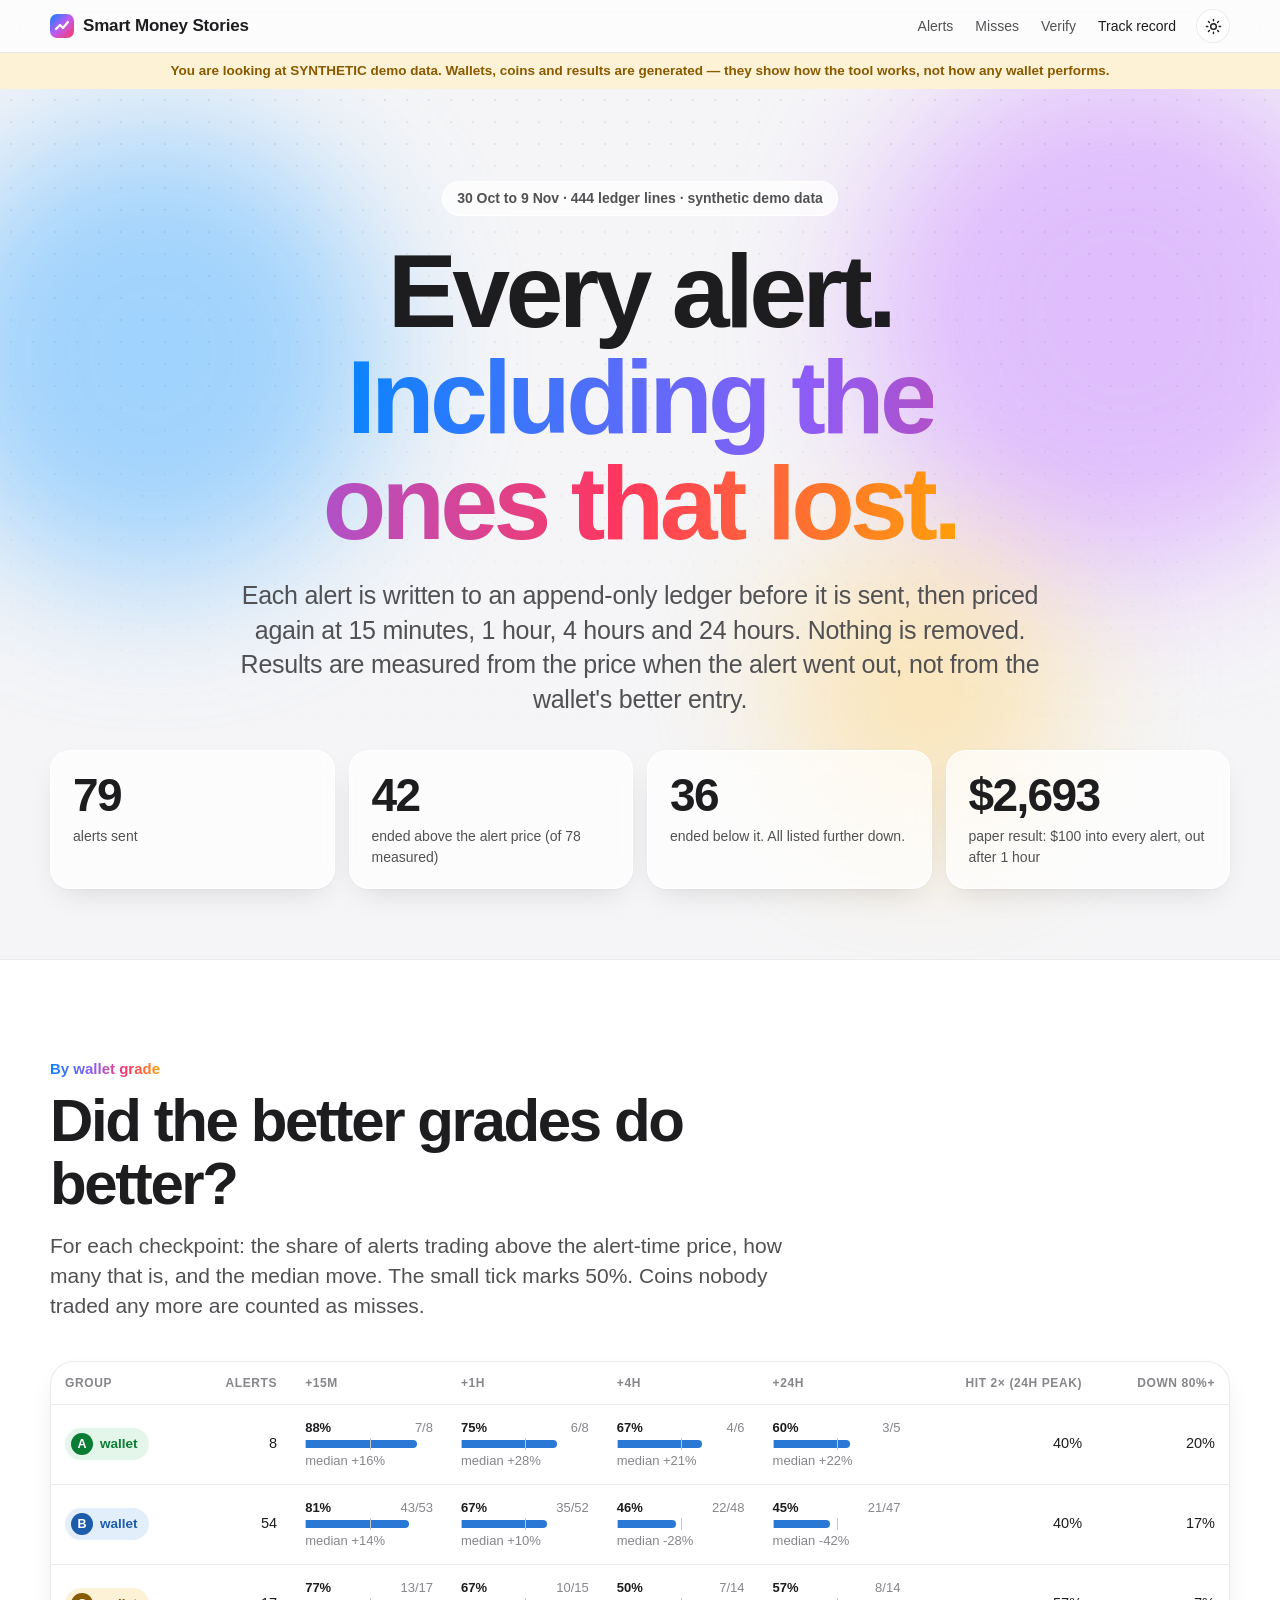
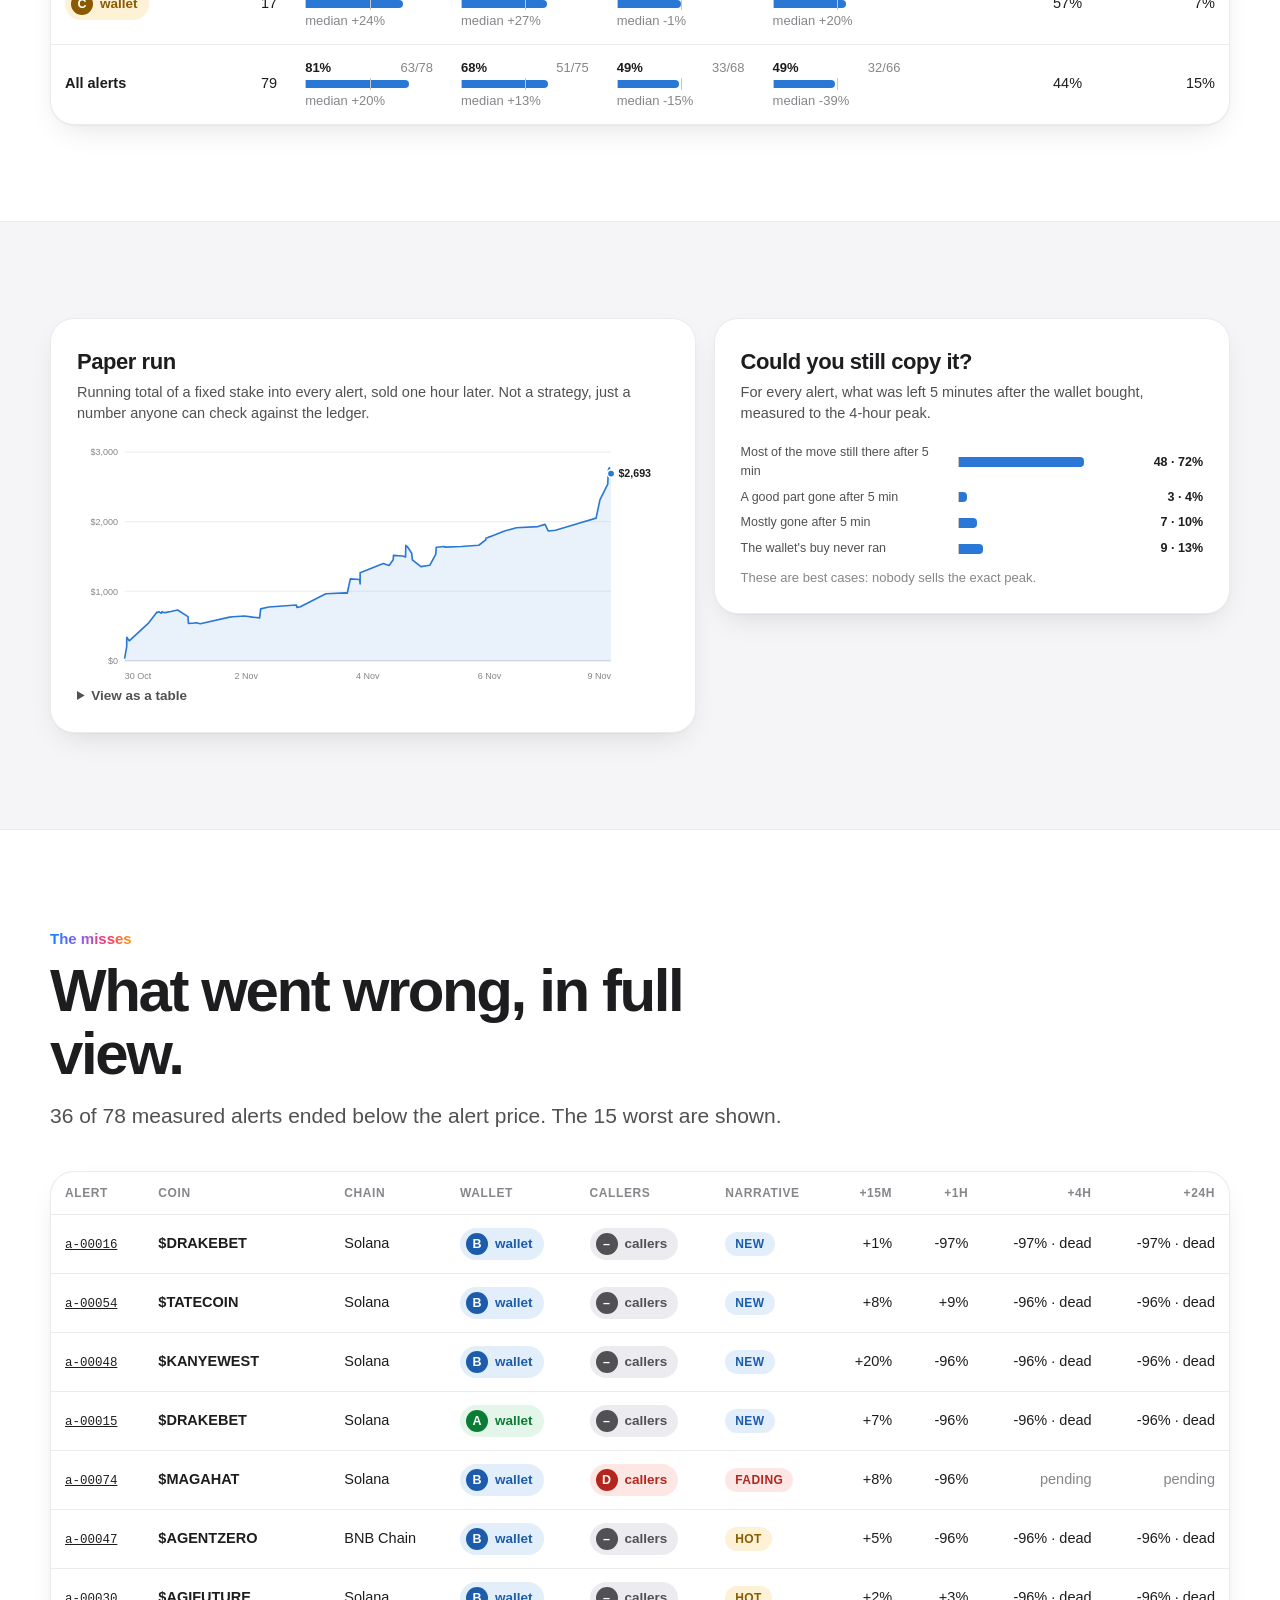
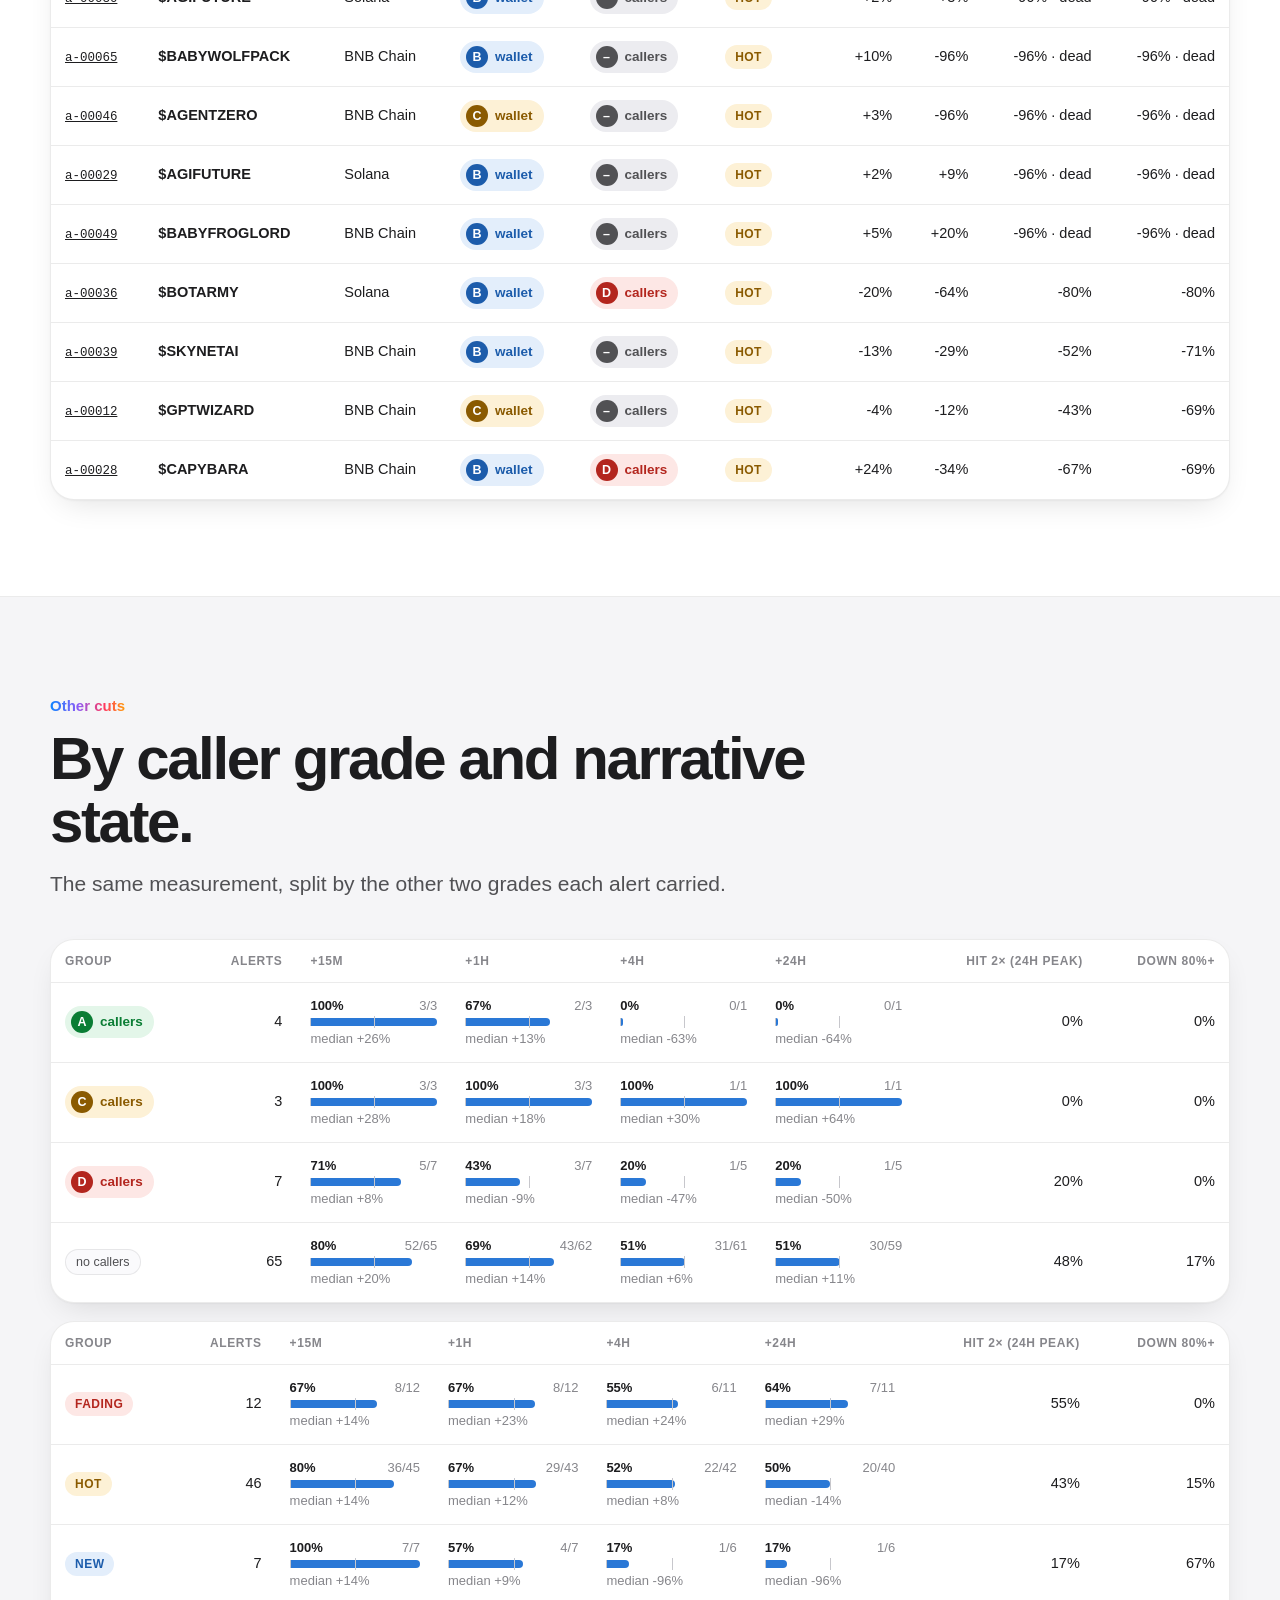
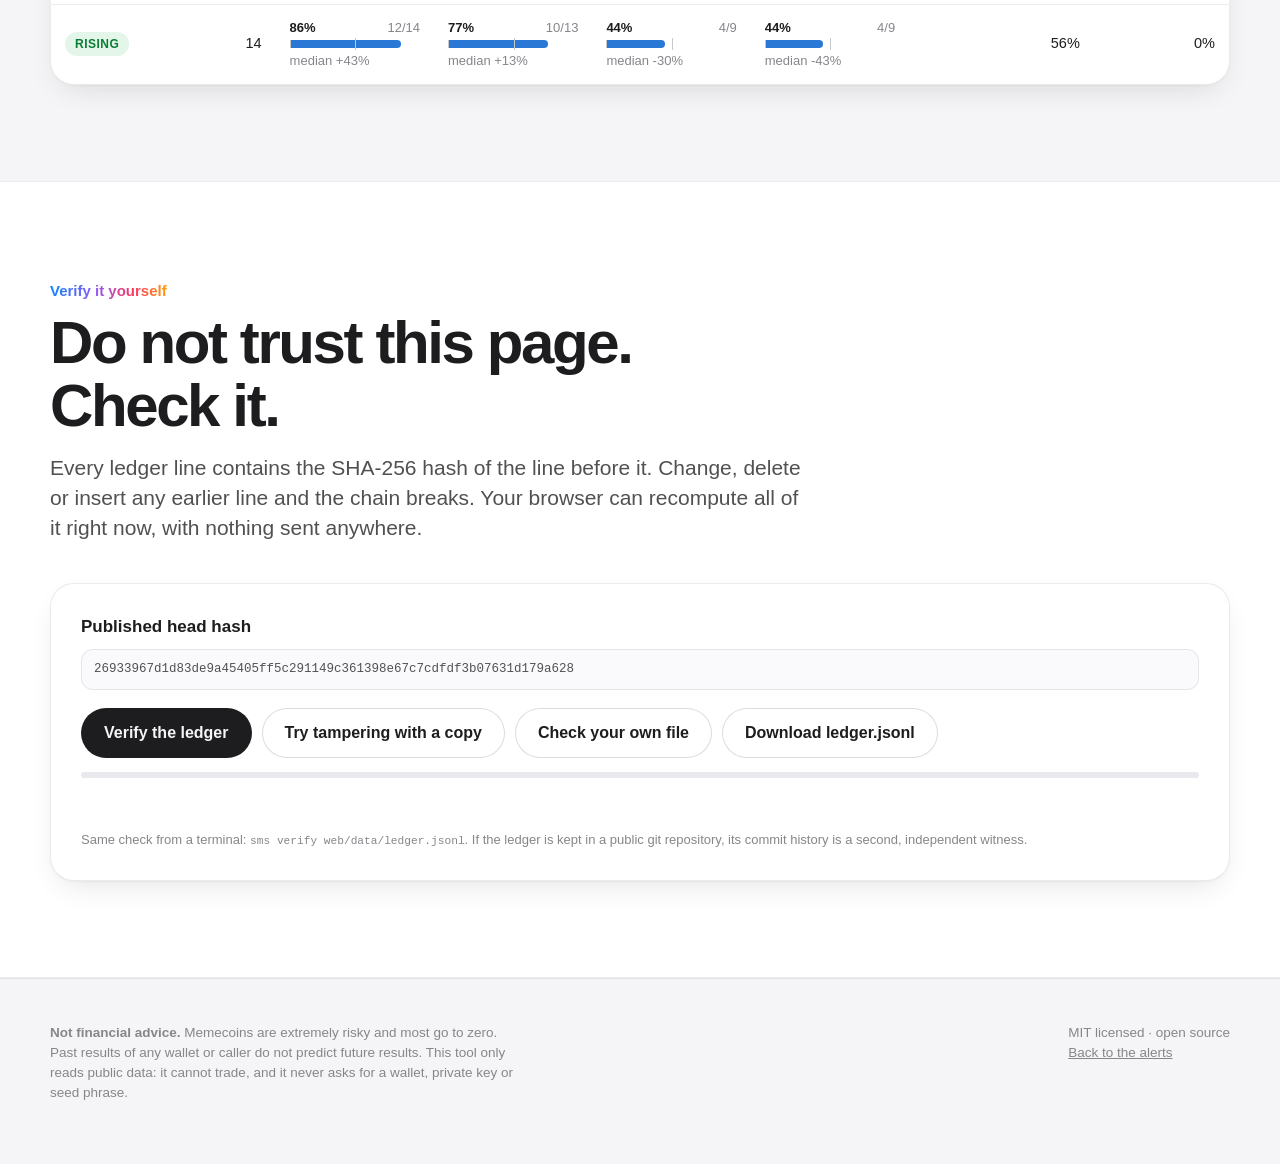
==== web/record.html @ 027d4cef "Add Smart Money Stories: free, read-only memecoin alerts with a public record A plain-English alert " ====
<!doctype html>
<html lang="en">
<head>
<meta charset="utf-8">
<meta name="viewport" content="width=device-width, initial-scale=1">
<title>Track record — Smart Money Stories</title>
<meta name="description" content="Every alert Smart Money Stories has sent, priced again at 15 minutes, 1 hour, 4 hours and 24 hours, with misses included and a hash chain you can verify in your browser.">
<link rel="icon" href="assets/favicon.svg" type="image/svg+xml">
<script>
  try {
    var t = localStorage.getItem("sms-theme");
    document.documentElement.dataset.theme = t || (matchMedia("(prefers-color-scheme: dark)").matches ? "dark" : "light");
  } catch (e) { document.documentElement.dataset.theme = "light"; }
</script>
<link rel="stylesheet" href="assets/style.css">
</head>
<body>

<div class="nav">
  <div class="wrap">
    <a class="brand" href="index.html" aria-label="Smart Money Stories, home">
      <svg viewBox="0 0 24 24" aria-hidden="true"><defs><linearGradient id="lg" x1="0" x2="1" y1="0" y2="1"><stop offset="0" stop-color="#0a84ff"/><stop offset=".5" stop-color="#bf5af2"/><stop offset="1" stop-color="#ff375f"/></linearGradient></defs><rect width="24" height="24" rx="7" fill="url(#lg)"/><path d="M6 15l4-4 3 3 5-6" fill="none" stroke="#fff" stroke-width="2.2" stroke-linecap="round" stroke-linejoin="round"/></svg>
      Smart Money Stories
    </a>
    <nav aria-label="Sections">
      <a href="index.html#live">Alerts</a>
      <a href="#misses-sec" class="hide-s">Misses</a>
      <a href="#verify" class="hide-s">Verify</a>
      <a href="record.html" aria-current="page" class="hide-s">Track record</a>
    </nav>
    <button class="icon-btn" id="theme" type="button" aria-label="Switch between light and dark">
      <svg class="sun" viewBox="0 0 24 24" fill="none" stroke="currentColor" stroke-width="2" stroke-linecap="round"><circle cx="12" cy="12" r="4"/><path d="M12 2v2M12 20v2M2 12h2M20 12h2M4.900 4.900l1.400 1.400M17.700 17.700l1.400 1.400M4.900 19.100l1.400-1.400M17.700 6.300l1.400-1.400"/></svg>
      <svg class="moon" viewBox="0 0 24 24" fill="none" stroke="currentColor" stroke-width="2" stroke-linecap="round" stroke-linejoin="round"><path d="M20 14.500A8 8 0 0 1 9.500 4a8 8 0 1 0 10.500 10.500z"/></svg>
    </button>
  </div>
</div>

<main>
<header class="hero" style="padding-bottom:70px">
  <div class="blobs" aria-hidden="true">
    <div class="blob b1" data-parallax="0.16"></div><div class="blob b2" data-parallax="0.09"></div><div class="blob b4" data-parallax="0.20"></div>
  </div>
  <div class="dots" aria-hidden="true"></div>
  <div class="wrap">
    <span class="eyebrow"><span id="range">Public track record</span></span>
    <h1 style="max-width:14ch">Every alert. <span class="grad">Including the ones that lost.</span></h1>
    <p class="sub">Each alert is written to an append-only ledger before it is sent, then priced again at 15 minutes, 1 hour, 4 hours and 24 hours. Nothing is removed. Results are measured from the price when the alert went out, not from the wallet's better entry.</p>
    <div class="stats" id="stats"></div>
  </div>
</header>

<section class="band">
  <div class="wrap">
    <div class="sec-head reveal">
      <span class="kicker">By wallet grade</span>
      <h2>Did the better grades do better?</h2>
      <p>For each checkpoint: the share of alerts trading above the alert-time price, how many that is, and the median move. The small tick marks 50%. Coins nobody traded any more are counted as misses.</p>
    </div>
    <div class="card table-wrap reveal" id="by-grade"></div>
  </div>
</section>

<section>
  <div class="wrap grid-2">
    <div class="card panel reveal">
      <h3>Paper run</h3>
      <p class="cap">Running total of a fixed stake into every alert, sold one hour later. Not a strategy, just a number anyone can check against the ledger.</p>
      <div id="curve"></div>
    </div>
    <div class="card panel reveal" style="--i:1">
      <h3>Could you still copy it?</h3>
      <p class="cap">For every alert, what was left 5 minutes after the wallet bought, measured to the 4-hour peak.</p>
      <div id="copy" style="margin-top:18px"></div>
      <p class="legend-note">These are best cases: nobody sells the exact peak.</p>
    </div>
  </div>
</section>

<section id="misses-sec" class="band">
  <div class="wrap">
    <div class="sec-head reveal">
      <span class="kicker">The misses</span>
      <h2>What went wrong, in full view.</h2>
      <p id="miss-count">Alerts that ended below the alert price, worst first.</p>
    </div>
    <div class="card table-wrap reveal" id="misses"></div>
  </div>
</section>

<section>
  <div class="wrap">
    <div class="sec-head reveal">
      <span class="kicker">Other cuts</span>
      <h2>By caller grade and narrative state.</h2>
      <p>The same measurement, split by the other two grades each alert carried.</p>
    </div>
    <div class="card table-wrap reveal" id="by-caller"></div>
    <div class="card table-wrap reveal" id="by-state" style="margin-top:18px"></div>
  </div>
</section>

<section id="verify" class="band">
  <div class="wrap">
    <div class="sec-head reveal">
      <span class="kicker">Verify it yourself</span>
      <h2>Do not trust this page. Check it.</h2>
      <p>Every ledger line contains the SHA-256 hash of the line before it. Change, delete or insert any earlier line and the chain breaks. Your browser can recompute all of it right now, with nothing sent anywhere.</p>
    </div>
    <div class="card verify reveal">
      <b>Published head hash</b>
      <div class="head" id="v-head">—</div>
      <div class="acts">
        <button class="btn primary" id="v-run" type="button">Verify the ledger</button>
        <button class="btn ghost" id="v-tamper" type="button">Try tampering with a copy</button>
        <label class="btn ghost" style="cursor:pointer">Check your own file<input id="v-file" type="file" accept=".jsonl,.txt,application/json" class="sr"></label>
        <a class="btn ghost" href="data/ledger.jsonl" download>Download ledger.jsonl</a>
      </div>
      <div class="progress" aria-hidden="true"><i id="v-bar"></i></div>
      <div class="result" id="v-result" role="status" aria-live="polite"></div>
      <div class="ledger-lines" id="v-lines" hidden></div>
      <p class="legend-note">Same check from a terminal: <span class="mono">sms verify web/data/ledger.jsonl</span>. If the ledger is kept in a public git repository, its commit history is a second, independent witness.</p>
    </div>
  </div>
</section>
</main>

<footer class="site">
  <div class="wrap cols">
    <p><b>Not financial advice.</b> Memecoins are extremely risky and most go to zero. Past results of any wallet or caller do not predict future results. This tool only reads public data: it cannot trade, and it never asks for a wallet, private key or seed phrase.</p>
    <p>MIT licensed · open source<br><a href="index.html">Back to the alerts</a></p>
  </div>
</footer>

<script type="module" src="assets/record.js"></script>
</body>
</html>
---- web/assets/style.css ----
/* Smart Money Stories — one stylesheet, no build step.
   Tokens first; dark mode is a second, chosen set of values (not an inverted copy). */

:root {
  color-scheme: light;
  --bg: #f5f5f7;
  --surface: #ffffff;
  --surface-2: #fafafc;
  --ink: #1d1d1f;
  --ink-2: #515154;
  --ink-3: #86868b;
  --line: rgba(0, 0, 0, .08);
  --line-2: rgba(0, 0, 0, .14);
  --glass: rgba(255, 255, 255, .72);
  --glass-line: rgba(255, 255, 255, .9);
  --shadow: 0 1px 2px rgba(0, 0, 0, .04), 0 12px 32px -12px rgba(0, 0, 0, .14);
  --shadow-lift: 0 2px 4px rgba(0, 0, 0, .05), 0 28px 56px -18px rgba(0, 0, 0, .24);

  /* charts: one series hue, validated ≥3:1 on --surface in both modes */
  --series: #2a78d6;
  --series-wash: rgba(42, 120, 214, .10);
  --grid: #e8e8ed;
  --ref: #c7c7cc;

  /* grade badges: always shown with their letter, never colour alone */
  --ga: #0a7d34; --ga-bg: #e3f6e9;
  --gb: #1c5cab; --gb-bg: #e3eefb;
  --gc: #8a5a00; --gc-bg: #fdf1d6;
  --gd: #b3261e; --gd-bg: #fde7e5;
  --gn: #515154; --gn-bg: #ececf0;

  --blob-1: #7cc4ff; --blob-2: #d7a6ff; --blob-3: #ffb3c7; --blob-4: #ffd98a;
  --grad: linear-gradient(92deg, #0a84ff 0%, #8e5cf6 38%, #ff375f 72%, #ff9f0a 100%);
  --dot: rgba(0, 0, 0, .07);
  --radius: 24px;
  --font: -apple-system, BlinkMacSystemFont, "SF Pro Display", "SF Pro Text", Inter, "Segoe UI", Roboto,
          "PingFang SC", "Hiragino Sans GB", "Microsoft YaHei", "Noto Sans SC", "Helvetica Neue", Arial, sans-serif;
  --mono: ui-monospace, "SF Mono", Menlo, Consolas, monospace;
}

:root[data-theme="dark"] {
  color-scheme: dark;
  --bg: #000000;
  --surface: #1c1c1e;
  --surface-2: #232326;
  --ink: #f5f5f7;
  --ink-2: #c7c7cc;
  --ink-3: #8e8e93;
  --line: rgba(255, 255, 255, .10);
  --line-2: rgba(255, 255, 255, .18);
  --glass: rgba(28, 28, 30, .66);
  --glass-line: rgba(255, 255, 255, .10);
  --shadow: 0 1px 2px rgba(0, 0, 0, .4), 0 12px 32px -12px rgba(0, 0, 0, .7);
  --shadow-lift: 0 2px 4px rgba(0, 0, 0, .5), 0 28px 56px -18px rgba(0, 0, 0, .9);
  --series: #3987e5;
  --series-wash: rgba(57, 135, 229, .14);
  --grid: #2c2c2e;
  --ref: #48484a;
  --ga: #5fd98a; --ga-bg: rgba(48, 209, 88, .16);
  --gb: #7db8ff; --gb-bg: rgba(10, 132, 255, .18);
  --gc: #ffd166; --gc-bg: rgba(255, 159, 10, .18);
  --gd: #ff8a80; --gd-bg: rgba(255, 69, 58, .18);
  --gn: #c7c7cc; --gn-bg: rgba(255, 255, 255, .10);
  --blob-1: #0a4a8f; --blob-2: #5b2a9c; --blob-3: #8f1f47; --blob-4: #7a4a00;
  --dot: rgba(255, 255, 255, .08);
}

* { box-sizing: border-box; }
html { scroll-behavior: smooth; -webkit-text-size-adjust: 100%; }
body {
  margin: 0; background: var(--bg); color: var(--ink); font-family: var(--font);
  font-size: 17px; line-height: 1.5; -webkit-font-smoothing: antialiased; overflow-x: hidden;
}
a { color: inherit; }
button { font: inherit; color: inherit; }
h1, h2, h3, p { margin: 0; }
.wrap { width: min(1180px, 100% - 32px); margin-inline: auto; }
.num { font-variant-numeric: tabular-nums; }
.mono { font-family: var(--mono); font-size: .86em; }
.muted { color: var(--ink-3); }
.sr { position: absolute; width: 1px; height: 1px; overflow: hidden; clip-path: inset(50%); }
:focus-visible { outline: 2px solid var(--series); outline-offset: 3px; border-radius: 8px; }

/* ------------------------------------------------------------------ nav */
.nav {
  position: sticky; top: 0; z-index: 50; backdrop-filter: saturate(180%) blur(20px);
  -webkit-backdrop-filter: saturate(180%) blur(20px); background: var(--glass); border-bottom: 1px solid var(--line);
}
.nav .wrap { display: flex; align-items: center; gap: 20px; height: 52px; }
.brand { display: flex; align-items: center; gap: 9px; font-weight: 650; letter-spacing: -.01em; text-decoration: none; white-space: nowrap; }
.brand svg { width: 24px; height: 24px; }
.nav nav { display: flex; gap: 22px; margin-left: auto; font-size: 14px; }
.nav nav a { text-decoration: none; color: var(--ink-2); white-space: nowrap; }
.nav nav a:hover, .nav nav a[aria-current] { color: var(--ink); }
.icon-btn {
  width: 34px; height: 34px; border-radius: 50%; border: 1px solid var(--line); background: var(--surface);
  display: grid; place-items: center; cursor: pointer; flex: none;
}
.icon-btn svg { width: 17px; height: 17px; }
:root[data-theme="dark"] .sun, :root:not([data-theme="dark"]) .moon { display: none; }

.demo-bar {
  background: var(--gc-bg); color: var(--gc); font-size: 13.5px; text-align: center; padding: 8px 16px; font-weight: 550;
}

/* ----------------------------------------------------------------- hero */
.hero { position: relative; padding: 92px 0 36px; text-align: center; isolation: isolate; }
.blobs { position: absolute; inset: 0; z-index: -1; overflow: hidden; pointer-events: none; }
.blob { position: absolute; border-radius: 50%; filter: blur(70px); opacity: .7; will-change: transform; }
.blob.b1 { width: 460px; height: 460px; left: -6%; top: 4%; background: var(--blob-1); }
.blob.b2 { width: 520px; height: 520px; right: -8%; top: -4%; background: var(--blob-2); }
.blob.b3 { width: 380px; height: 380px; left: 30%; top: 46%; background: var(--blob-3); }
.blob.b4 { width: 300px; height: 300px; right: 16%; top: 52%; background: var(--blob-4); opacity: .55; }
.dots {
  position: absolute; inset: 0; z-index: -1; pointer-events: none;
  background-image: radial-gradient(var(--dot) 1.2px, transparent 1.2px); background-size: 22px 22px;
  -webkit-mask-image: linear-gradient(#000, transparent 85%); mask-image: linear-gradient(#000, transparent 85%);
}
.eyebrow {
  display: inline-flex; align-items: center; gap: 8px; font-size: 14px; font-weight: 600; color: var(--ink-2);
  padding: 6px 14px; border-radius: 99px; background: var(--glass); border: 1px solid var(--glass-line);
  backdrop-filter: blur(12px); -webkit-backdrop-filter: blur(12px);
}
.pulse { width: 8px; height: 8px; border-radius: 50%; background: #30d158; box-shadow: 0 0 0 0 rgba(48, 209, 88, .6); animation: pulse 2s infinite; }
@keyframes pulse { 70% { box-shadow: 0 0 0 9px rgba(48, 209, 88, 0); } 100% { box-shadow: 0 0 0 0 rgba(48, 209, 88, 0); } }
.hero h1 {
  font-size: clamp(44px, 8.4vw, 104px); line-height: 1.02; letter-spacing: -.045em; font-weight: 750; margin: 22px auto 0; max-width: 12ch;
}
.grad { background: var(--grad); -webkit-background-clip: text; background-clip: text; color: transparent; }
.hero .sub { font-size: clamp(18px, 2.3vw, 25px); color: var(--ink-2); max-width: 34em; margin: 22px auto 0; letter-spacing: -.01em; line-height: 1.38; }
.cta { display: flex; gap: 12px; justify-content: center; flex-wrap: wrap; margin-top: 30px; }
.btn {
  display: inline-flex; align-items: center; gap: 8px; padding: 12px 22px; border-radius: 99px; font-weight: 600; font-size: 16px;
  text-decoration: none; border: 1px solid transparent; cursor: pointer; transition: transform .2s, box-shadow .2s;
}
.btn:hover { transform: translateY(-1px); }
.btn.primary { background: var(--ink); color: var(--bg); }
.btn.ghost { background: var(--glass); border-color: var(--line-2); backdrop-filter: blur(12px); -webkit-backdrop-filter: blur(12px); }
.doodle-float { position: absolute; width: 92px; height: 92px; z-index: -1; will-change: transform; }
.doodle-float.f1 { left: 6%; top: 150px; transform: rotate(-12deg); }
.doodle-float.f2 { right: 7%; top: 120px; transform: rotate(10deg); }
.doodle-float.f3 { left: 13%; top: 430px; transform: rotate(8deg); }
.doodle-float.f4 { right: 12%; top: 420px; transform: rotate(-8deg); }

/* --------------------------------------------------------------- ticker */
.ticker { margin-top: 54px; border-block: 1px solid var(--line); background: var(--glass); backdrop-filter: blur(14px); -webkit-backdrop-filter: blur(14px); overflow: hidden; }
.ticker-track { display: flex; width: max-content; animation: marquee 60s linear infinite; }
.ticker:hover .ticker-track, .ticker:focus-within .ticker-track { animation-play-state: paused; }
.ticker-item { display: flex; align-items: center; gap: 10px; padding: 13px 26px; font-size: 14.5px; white-space: nowrap; color: var(--ink-2); text-decoration: none; }
.ticker-item b { color: var(--ink); font-weight: 600; }
@keyframes marquee { to { transform: translateX(-50%); } }

/* ---------------------------------------------------------------- stats */
.stats { display: grid; grid-template-columns: repeat(4, 1fr); gap: 14px; margin-top: 34px; text-align: left; }
.stat { padding: 20px 22px; border-radius: 20px; background: var(--glass); border: 1px solid var(--glass-line); backdrop-filter: blur(16px); -webkit-backdrop-filter: blur(16px); box-shadow: var(--shadow); }
.stat .v { font-size: clamp(30px, 4vw, 46px); font-weight: 700; letter-spacing: -.035em; line-height: 1.05; }
.stat .k { font-size: 14px; color: var(--ink-2); margin-top: 6px; }

/* ------------------------------------------------------------- sections */
section { padding: 96px 0; position: relative; }
.sec-head { max-width: 760px; margin-bottom: 40px; }
.sec-head .kicker { font-size: 15px; font-weight: 650; background: var(--grad); -webkit-background-clip: text; background-clip: text; color: transparent; display: inline-block; }
.sec-head h2 { font-size: clamp(34px, 5.2vw, 60px); line-height: 1.05; letter-spacing: -.04em; font-weight: 720; margin-top: 8px; }
.sec-head p { font-size: clamp(17px, 2vw, 21px); color: var(--ink-2); margin-top: 16px; line-height: 1.42; }
.band { background: var(--surface); border-block: 1px solid var(--line); }

.card { background: var(--surface); border: 1px solid var(--line); border-radius: var(--radius); box-shadow: var(--shadow); }
.glass { background: var(--glass); border: 1px solid var(--glass-line); backdrop-filter: blur(22px) saturate(160%); -webkit-backdrop-filter: blur(22px) saturate(160%); border-radius: var(--radius); box-shadow: var(--shadow); }

/* scroll reveal */
.reveal { opacity: 0; transform: translateY(26px) scale(.985); transition: opacity .7s cubic-bezier(.2, .7, .2, 1), transform .7s cubic-bezier(.2, .7, .2, 1); transition-delay: calc(var(--i, 0) * 70ms); }
.reveal.in { opacity: 1; transform: none; }

/* --------------------------------------------------------- three grades */
.trio { display: grid; grid-template-columns: repeat(3, 1fr); gap: 18px; }
.trio .card { padding: 28px; overflow: hidden; position: relative; }
.trio h3 { font-size: 24px; letter-spacing: -.025em; margin-top: 16px; }
.trio p { color: var(--ink-2); margin-top: 8px; font-size: 16px; }
.trio .doodle { width: 76px; height: 76px; }
.trio ul { margin: 14px 0 0; padding: 0; list-style: none; display: grid; gap: 6px; font-size: 14.5px; color: var(--ink-2); }
.trio li::before { content: "—"; margin-right: 8px; color: var(--ink-3); }

/* --------------------------------------------------------------- badges */
.badge { display: inline-flex; align-items: center; gap: 7px; padding: 5px 11px 5px 6px; border-radius: 99px; font-size: 13.5px; font-weight: 600; white-space: nowrap; background: var(--gn-bg); color: var(--gn); }
.badge .g { width: 22px; height: 22px; border-radius: 50%; display: grid; place-items: center; font-size: 12.5px; font-weight: 750; background: currentColor; }
.badge .g span { color: var(--surface); }
.badge small { font-weight: 500; opacity: .85; font-size: 12.5px; }
.badge.A { background: var(--ga-bg); color: var(--ga); } .badge.B { background: var(--gb-bg); color: var(--gb); }
.badge.C { background: var(--gc-bg); color: var(--gc); } .badge.D { background: var(--gd-bg); color: var(--gd); }
.pill { display: inline-block; padding: 3px 10px; border-radius: 99px; font-size: 12px; font-weight: 700; letter-spacing: .04em; text-transform: uppercase; background: var(--gn-bg); color: var(--gn); }
.pill.new { background: var(--gb-bg); color: var(--gb); } .pill.rising { background: var(--ga-bg); color: var(--ga); }
.pill.hot { background: var(--gc-bg); color: var(--gc); } .pill.fading { background: var(--gd-bg); color: var(--gd); }
.chip { display: inline-flex; align-items: center; gap: 6px; padding: 3px 10px; border-radius: 99px; font-size: 12.5px; background: var(--surface-2); border: 1px solid var(--line); color: var(--ink-2); white-space: nowrap; }
.warn { color: var(--gc); background: var(--gc-bg); border-radius: 12px; padding: 8px 12px; font-size: 13.5px; font-weight: 550; }
.danger { color: var(--gd); background: var(--gd-bg); border-radius: 12px; padding: 8px 12px; font-size: 13.5px; font-weight: 550; }

/* -------------------------------------------------------------- filters */
.filters { display: flex; gap: 8px; flex-wrap: wrap; margin-bottom: 22px; align-items: center; }
.filters .lab { font-size: 13px; color: var(--ink-3); margin-right: 2px; }
.filters .gap { width: 14px; }
.seg { padding: 7px 14px; border-radius: 99px; border: 1px solid var(--line-2); background: var(--surface); font-size: 14px; cursor: pointer; }
.seg[aria-pressed="true"] { background: var(--ink); color: var(--bg); border-color: var(--ink); }

/* ---------------------------------------------------------- alert cards */
.alerts { display: grid; grid-template-columns: repeat(auto-fill, minmax(min(100%, 360px), 1fr)); gap: 18px; align-items: start; }
.alert { padding: 22px; display: grid; gap: 14px; transition: transform .25s, box-shadow .25s; }
.alert:hover { transform: translateY(-3px); box-shadow: var(--shadow-lift); }
.alert header { display: flex; justify-content: space-between; align-items: flex-start; gap: 10px; }
.alert .sym { font-size: 26px; font-weight: 720; letter-spacing: -.03em; line-height: 1.1; overflow-wrap: anywhere; }
.alert .meta { display: flex; gap: 6px; flex-wrap: wrap; margin-top: 7px; }
.alert time { font-size: 12.5px; color: var(--ink-3); white-space: nowrap; padding-top: 6px; }
.alert .lede { font-size: 15.5px; color: var(--ink-2); }
.alert .lede b { color: var(--ink); font-weight: 600; }
.grades { display: flex; gap: 6px; flex-wrap: wrap; }
.why { margin: 0; padding: 0; list-style: none; display: grid; gap: 5px; font-size: 14.5px; }
.why li { padding-left: 18px; position: relative; color: var(--ink-2); }
.why li::before { content: ""; position: absolute; left: 3px; top: .62em; width: 6px; height: 6px; border-radius: 50%; background: var(--grad); }
.track { font-size: 14px; color: var(--ink-2); }
.box { border: 1px solid var(--line); border-radius: 16px; padding: 14px; background: var(--surface-2); }
.box h4 { margin: 0 0 2px; font-size: 13px; font-weight: 650; letter-spacing: .01em; }
.box .note { font-size: 13px; color: var(--ink-2); margin-top: 6px; }
.box .verdict { font-size: 14px; font-weight: 600; margin-top: 8px; }
.spark { display: block; width: 100%; height: auto; margin-top: 6px; touch-action: none; }
.outcome { display: grid; grid-template-columns: repeat(4, 1fr); gap: 6px; }
.out { border: 1px solid var(--line); border-radius: 12px; padding: 8px 6px; text-align: center; background: var(--surface-2); }
.out .h { font-size: 11.5px; color: var(--ink-3); }
.out .x { font-size: 14px; font-weight: 650; margin-top: 1px; white-space: nowrap; }
.out .x.up::before { content: "▲ "; font-size: .7em; } .out .x.down::before { content: "▼ "; font-size: .7em; }
.out .x.up { color: var(--ga); } .out .x.down { color: var(--gd); } .out .x.wait { color: var(--ink-3); font-weight: 500; }
details.story summary { cursor: pointer; font-size: 13.5px; color: var(--ink-2); font-weight: 550; }
details.story pre { white-space: pre-wrap; font-family: var(--font); font-size: 13.5px; line-height: 1.5; color: var(--ink-2); margin: 10px 0 0; padding: 14px; border-radius: 14px; background: var(--surface-2); border: 1px solid var(--line); overflow-wrap: anywhere; }
.alert footer { display: flex; justify-content: space-between; font-size: 12px; color: var(--ink-3); }
.more { display: flex; justify-content: center; margin-top: 26px; }

/* ------------------------------------------------------ narrative board */
.board { display: grid; grid-template-columns: repeat(auto-fill, minmax(min(100%, 268px), 1fr)); gap: 16px; }
.narr { padding: 22px; display: grid; gap: 12px; position: relative; overflow: hidden; }
.narr .top { display: flex; justify-content: space-between; align-items: flex-start; }
.narr .doodle { width: 68px; height: 68px; }
.narr h3 { font-size: 21px; letter-spacing: -.02em; }
.bars { display: grid; gap: 7px; }
.bar-row { display: grid; grid-template-columns: 70px 1fr 40px; align-items: center; gap: 8px; font-size: 12.5px; color: var(--ink-2); }
.bar-track { height: 10px; border-left: 1px solid var(--ref); }
.bar-fill { height: 10px; border-radius: 0 4px 4px 0; background: var(--series); min-width: 2px; transition: width 1s cubic-bezier(.2, .7, .2, 1); }
.bar-fill.ref { background: var(--ref); }
.bar-row .n { text-align: right; color: var(--ink); font-weight: 600; }
.narr .eg { display: flex; gap: 5px; flex-wrap: wrap; }
.narr .cg { font-size: 12.5px; color: var(--ink-3); }

/* ---------------------------------------------------------- leaderboard */
.table-wrap { overflow-x: auto; -webkit-overflow-scrolling: touch; }
table { border-collapse: collapse; width: 100%; font-size: 14.5px; }
th { text-align: left; font-size: 12px; font-weight: 600; color: var(--ink-3); text-transform: uppercase; letter-spacing: .05em; padding: 12px 14px; border-bottom: 1px solid var(--line); white-space: nowrap; }
td { padding: 13px 14px; border-bottom: 1px solid var(--line); vertical-align: middle; }
tr:last-child td { border-bottom: 0; }
td.r, th.r { text-align: right; }
.who { display: flex; flex-direction: column; min-width: 130px; }
.who b { font-weight: 600; } .who span { font-size: 12.5px; color: var(--ink-3); }
.score { display: grid; grid-template-columns: 34px 90px; align-items: center; gap: 8px; }
.flags { display: flex; gap: 4px; flex-wrap: wrap; }
.flag { font-size: 11.5px; padding: 2px 8px; border-radius: 99px; background: var(--gd-bg); color: var(--gd); font-weight: 600; white-space: nowrap; }
.flag.soft { background: var(--gc-bg); color: var(--gc); }

/* --------------------------------------------------------------- record */
.grid-2 { display: grid; grid-template-columns: 1.25fr 1fr; gap: 18px; align-items: start; }
.panel { padding: 26px; }
.panel h3 { font-size: 22px; letter-spacing: -.02em; }
.panel .cap { color: var(--ink-2); font-size: 14.5px; margin-top: 4px; }
.hit { display: grid; grid-template-columns: 1fr; gap: 3px; min-width: 96px; }
.hit .t { display: flex; justify-content: space-between; gap: 8px; font-size: 13px; }
.hit .t b { font-weight: 650; } .hit .t span { color: var(--ink-3); }
.hit .bar-track { position: relative; height: 8px; }
.hit .bar-fill { height: 8px; }
.hit .half { position: absolute; left: 50%; top: -2px; bottom: -2px; width: 1px; background: var(--ref); }
.chart { width: 100%; height: auto; display: block; margin-top: 14px; touch-action: none; }
.chart text, .spark text { font-family: var(--font); fill: var(--ink-3); font-size: 11px; }
.legend-note { font-size: 13px; color: var(--ink-3); margin-top: 10px; }
.verify { padding: 30px; }
.verify .head { font-family: var(--mono); font-size: 12.5px; overflow-wrap: anywhere; color: var(--ink-2); background: var(--surface-2); border: 1px solid var(--line); padding: 10px 12px; border-radius: 12px; margin-top: 10px; }
.verify .result { margin-top: 16px; font-size: 16px; font-weight: 600; min-height: 26px; }
.verify .result.ok { color: var(--ga); } .verify .result.bad { color: var(--gd); }
.verify .acts { display: flex; gap: 10px; flex-wrap: wrap; margin-top: 18px; }
.progress { height: 6px; background: var(--grid); border-radius: 99px; overflow: hidden; margin-top: 14px; }
.progress i { display: block; height: 100%; width: 0; background: var(--grad); transition: width .15s; }
.ledger-lines { font-family: var(--mono); font-size: 12px; margin-top: 16px; max-height: 260px; overflow: auto; border: 1px solid var(--line); border-radius: 14px; background: var(--surface-2); }
.ledger-lines div { padding: 6px 12px; border-bottom: 1px solid var(--line); white-space: nowrap; display: flex; gap: 14px; }
.ledger-lines div.bad { background: var(--gd-bg); color: var(--gd); }
.ledger-lines .ty { width: 52px; font-weight: 700; }

/* -------------------------------------------------------------- tooltip */
.tip { position: fixed; z-index: 100; pointer-events: none; background: var(--ink); color: var(--bg); padding: 8px 11px; border-radius: 10px; font-size: 12.5px; line-height: 1.35; max-width: 240px; box-shadow: var(--shadow-lift); opacity: 0; transition: opacity .12s; }
.tip.on { opacity: 1; }
.tip b { display: block; font-size: 14px; }

/* --------------------------------------------------------------- footer */
.steps { display: grid; grid-template-columns: repeat(4, 1fr); gap: 16px; counter-reset: s; }
.step { padding: 22px; }
.step::before { counter-increment: s; content: counter(s); display: grid; place-items: center; width: 34px; height: 34px; border-radius: 50%; background: var(--grad); color: #fff; font-weight: 700; margin-bottom: 12px; }
.step h3 { font-size: 18px; letter-spacing: -.015em; } .step p { font-size: 14.5px; color: var(--ink-2); margin-top: 6px; }
pre.code { font-family: var(--mono); font-size: 13.5px; background: #111114; color: #f5f5f7; padding: 20px 22px; border-radius: 18px; overflow-x: auto; line-height: 1.7; margin: 0; }
pre.code .c { color: #8e8e93; }
footer.site { padding: 44px 0 60px; font-size: 13.5px; color: var(--ink-3); border-top: 1px solid var(--line); }
footer.site .cols { display: flex; justify-content: space-between; gap: 24px; flex-wrap: wrap; }
footer.site p { max-width: 62ch; }
.empty { padding: 40px; text-align: center; color: var(--ink-2); }

@media (max-width: 900px) {
  .trio, .steps { grid-template-columns: 1fr 1fr; }
  .grid-2 { grid-template-columns: 1fr; }
  .stats { grid-template-columns: 1fr 1fr; }
  .doodle-float { display: none; }
}
@media (max-width: 620px) {
  body { font-size: 16px; }
  section { padding: 64px 0; }
  .hero { padding-top: 56px; }
  .trio, .steps { grid-template-columns: 1fr; }
  .nav nav a.hide-s { display: none; }
  .nav nav { gap: 14px; font-size: 13.5px; }
  .nav .wrap { gap: 12px; }
  .brand { font-size: 15.5px; }
  .alert { padding: 18px; }
  .panel, .verify { padding: 20px; }
}
@media (prefers-reduced-motion: reduce) {
  html { scroll-behavior: auto; }
  .reveal { opacity: 1; transform: none; transition: none; }
  .ticker-track { animation-duration: 240s; }
  .pulse { animation: none; }
  .bar-fill { transition: none; }
}
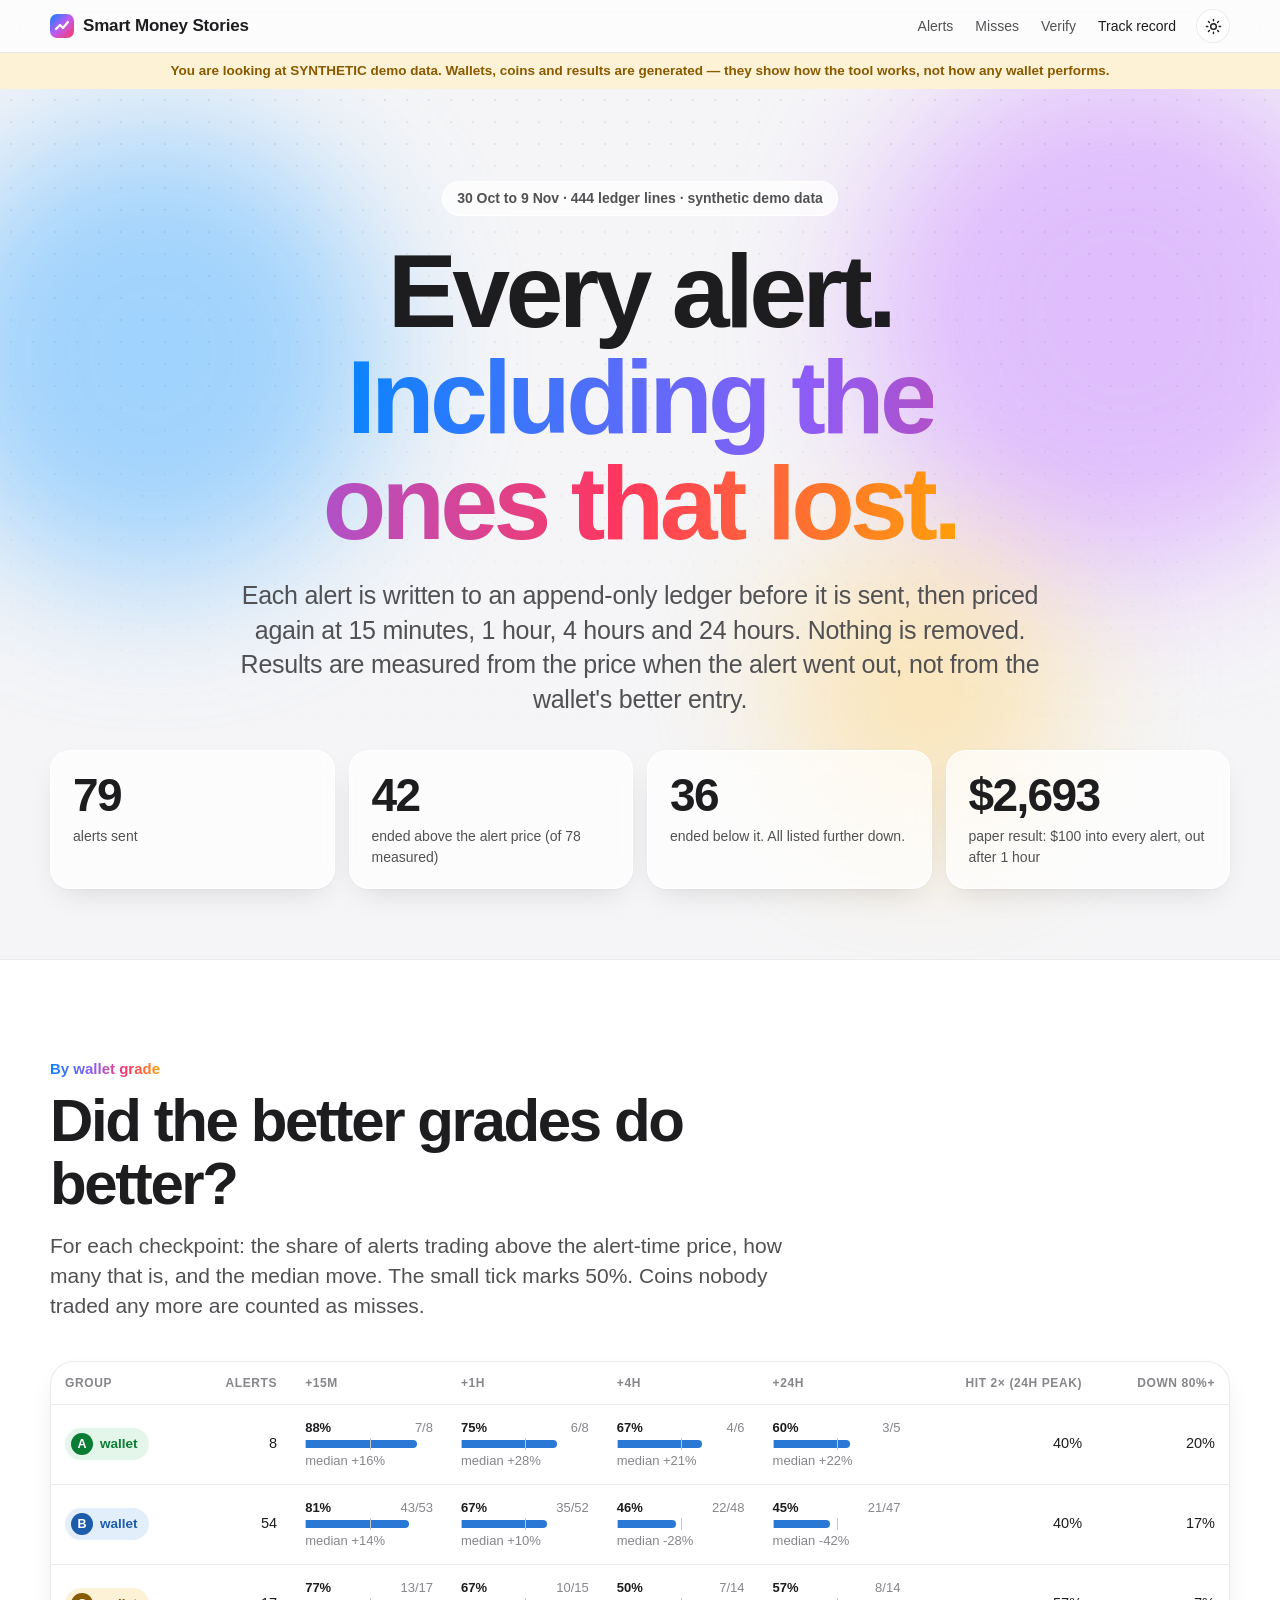
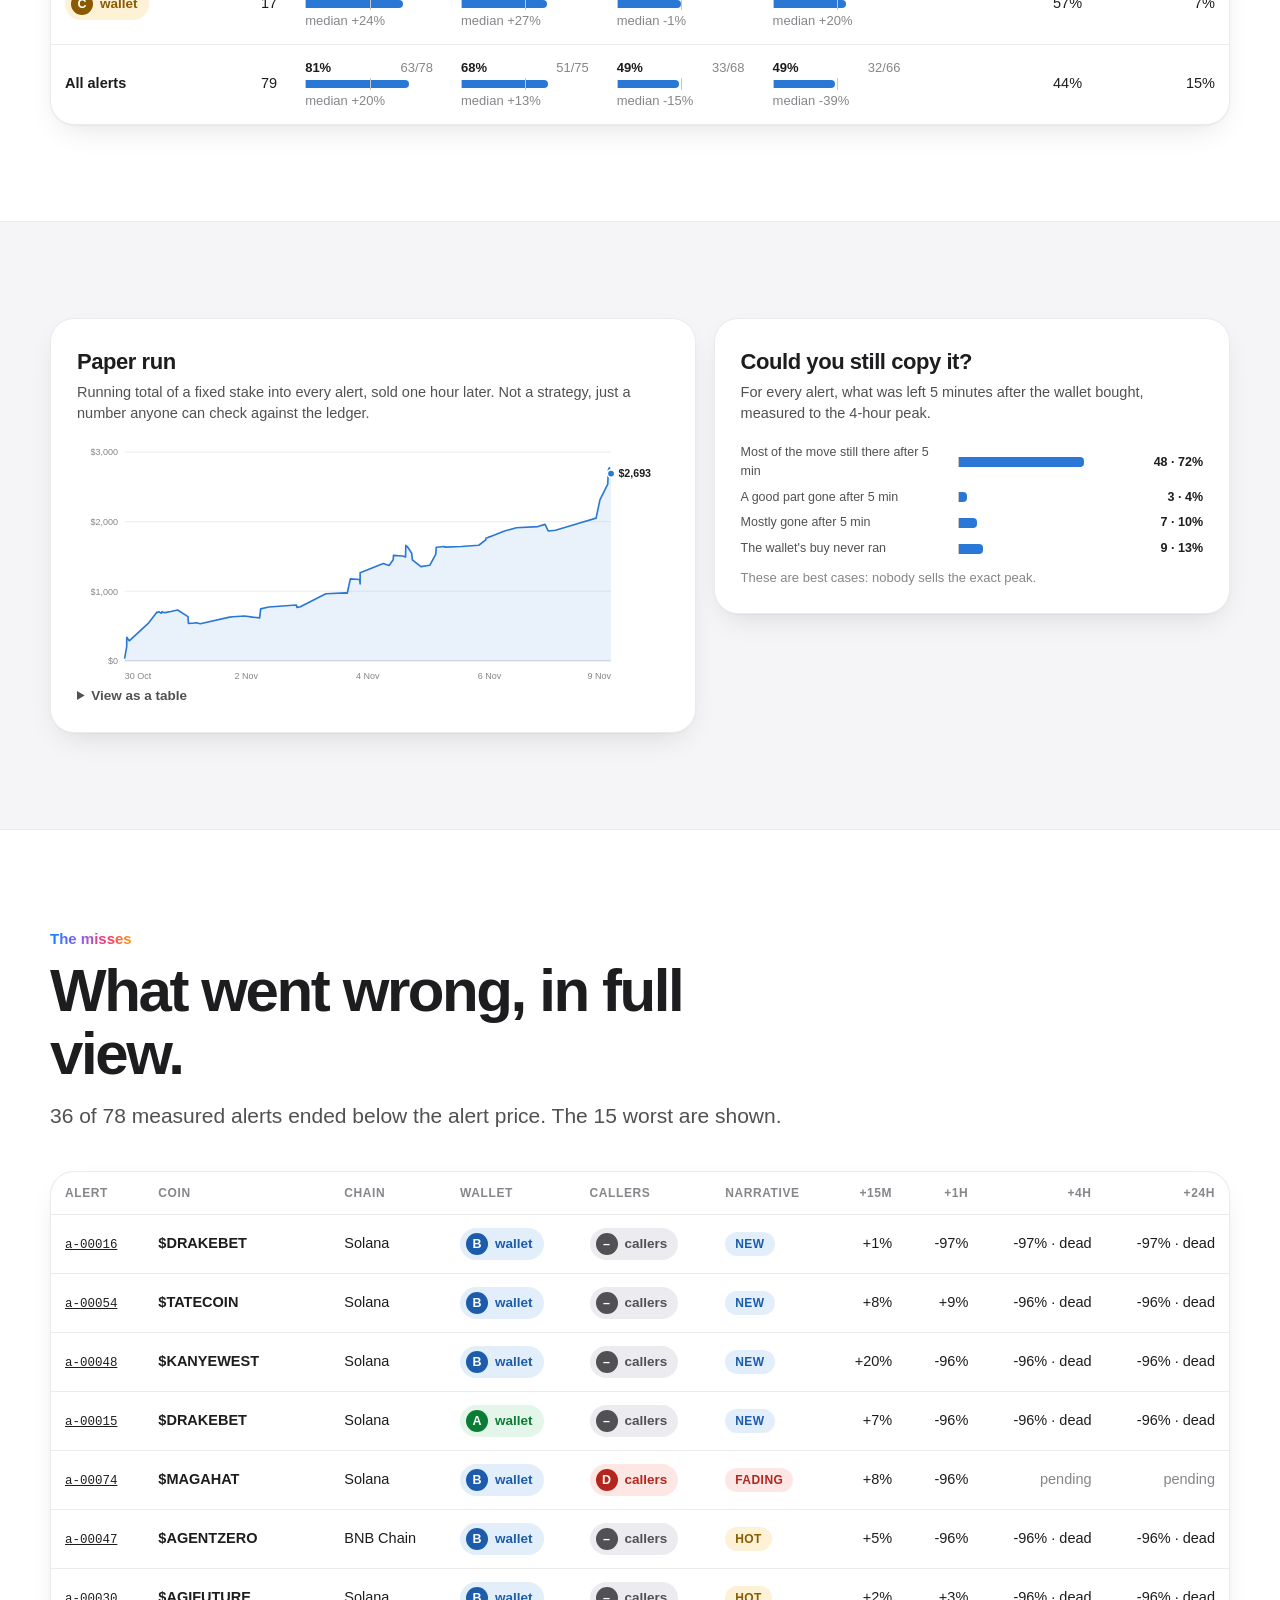
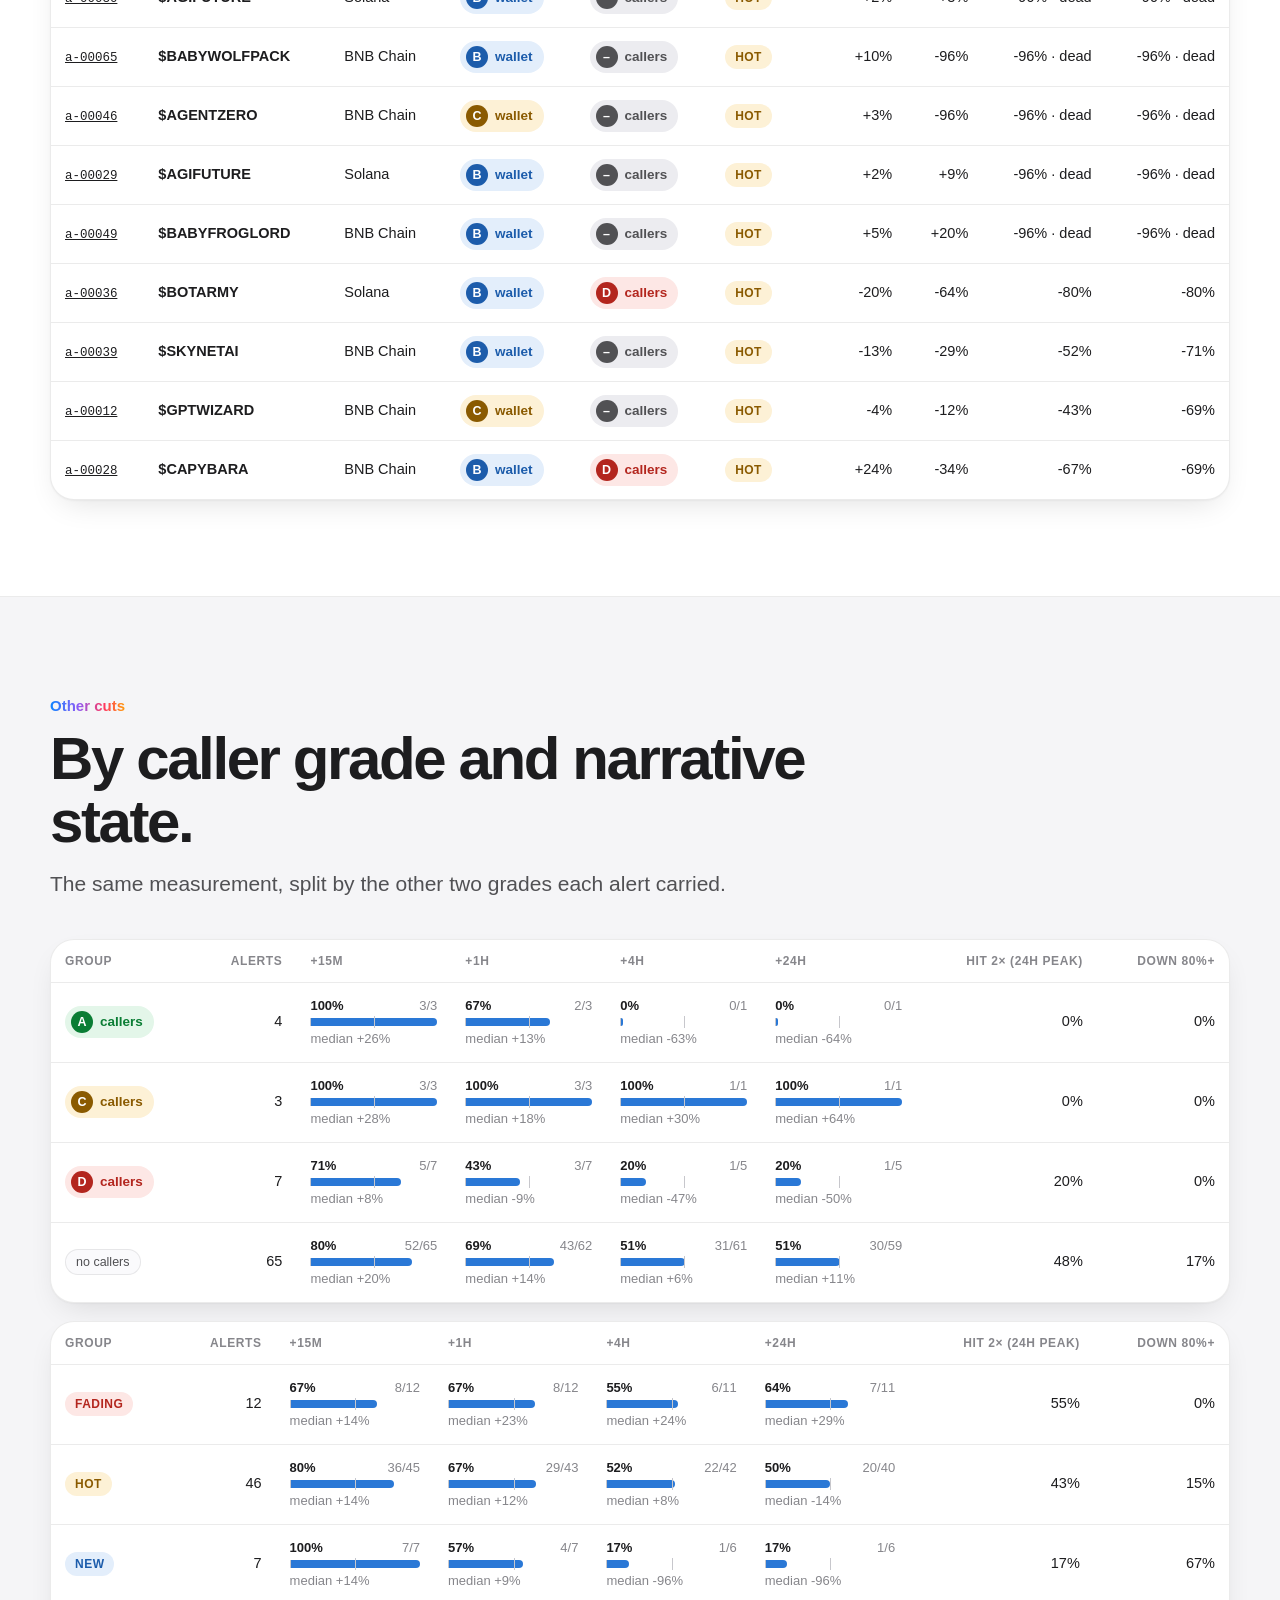
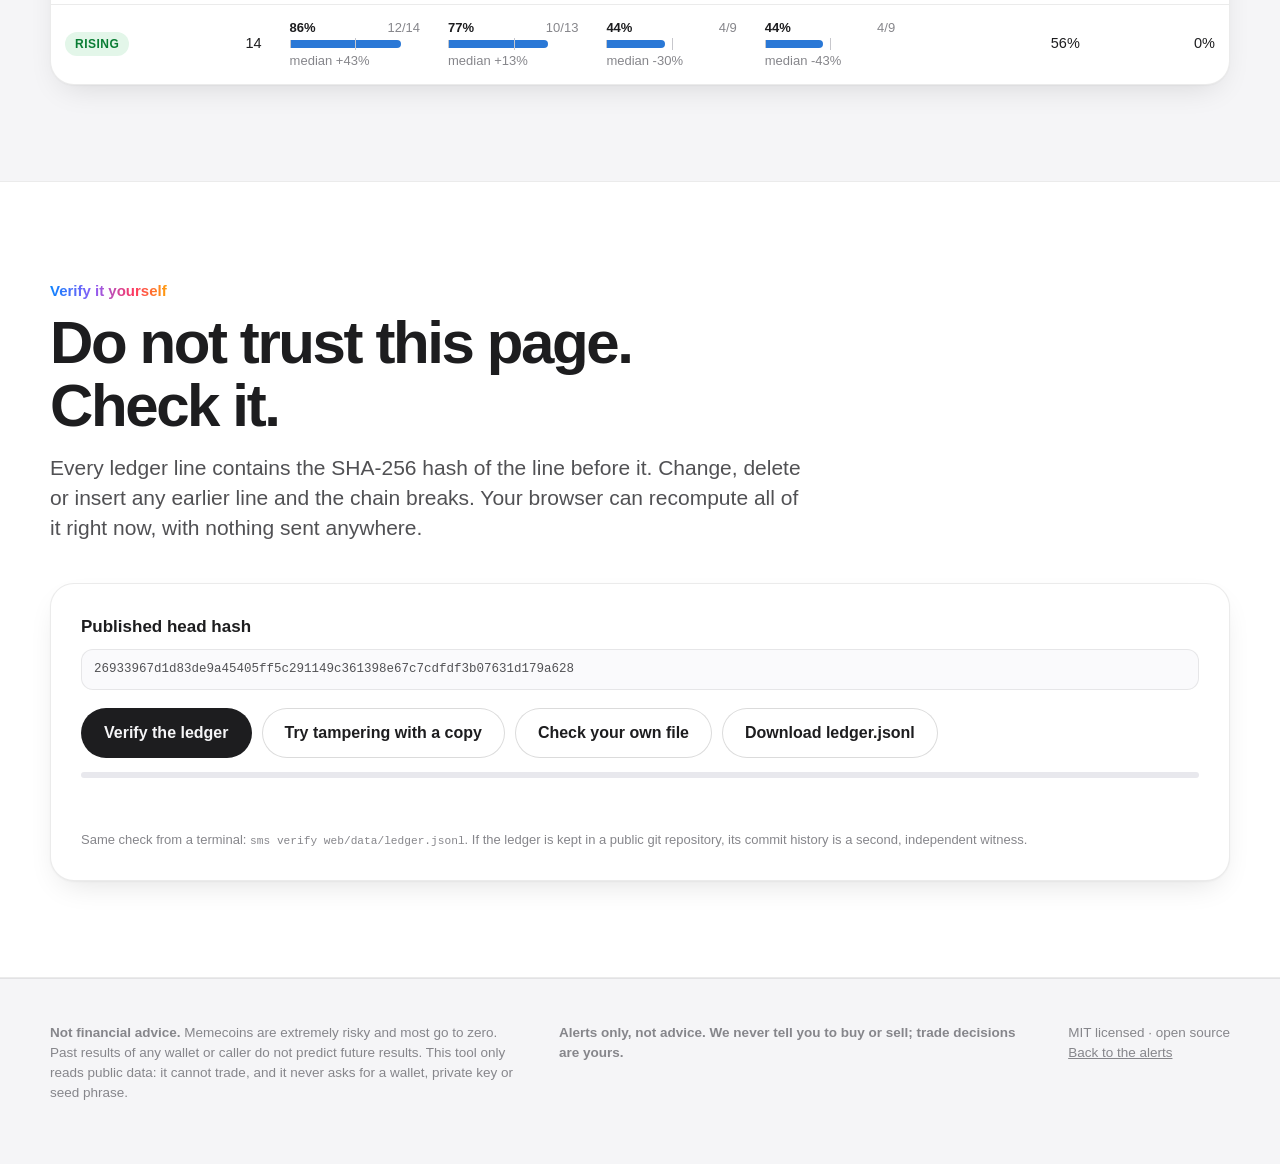
==== commit 27073aed: "Port wallet book, callouts, Helius stream, and signals into stories Alerts stay observations: smart-" ====
--- a/web/record.html
+++ b/web/record.html
@@ -127,6 +127,7 @@
 <footer class="site">
   <div class="wrap cols">
     <p><b>Not financial advice.</b> Memecoins are extremely risky and most go to zero. Past results of any wallet or caller do not predict future results. This tool only reads public data: it cannot trade, and it never asks for a wallet, private key or seed phrase.</p>
+    <p><b>Alerts only, not advice. We never tell you to buy or sell; trade decisions are yours.</b></p>
     <p>MIT licensed · open source<br><a href="index.html">Back to the alerts</a></p>
   </div>
 </footer>
--- a/web/assets/style.css
+++ b/web/assets/style.css
@@ -190,6 +190,7 @@
 .pill { display: inline-block; padding: 3px 10px; border-radius: 99px; font-size: 12px; font-weight: 700; letter-spacing: .04em; text-transform: uppercase; background: var(--gn-bg); color: var(--gn); }
 .pill.new { background: var(--gb-bg); color: var(--gb); } .pill.rising { background: var(--ga-bg); color: var(--ga); }
 .pill.hot { background: var(--gc-bg); color: var(--gc); } .pill.fading { background: var(--gd-bg); color: var(--gd); }
+.chip.sell { color: var(--down, #9a3412); border-color: currentColor; }
 .chip { display: inline-flex; align-items: center; gap: 6px; padding: 3px 10px; border-radius: 99px; font-size: 12.5px; background: var(--surface-2); border: 1px solid var(--line); color: var(--ink-2); white-space: nowrap; }
 .warn { color: var(--gc); background: var(--gc-bg); border-radius: 12px; padding: 8px 12px; font-size: 13.5px; font-weight: 550; }
 .danger { color: var(--gd); background: var(--gd-bg); border-radius: 12px; padding: 8px 12px; font-size: 13.5px; font-weight: 550; }
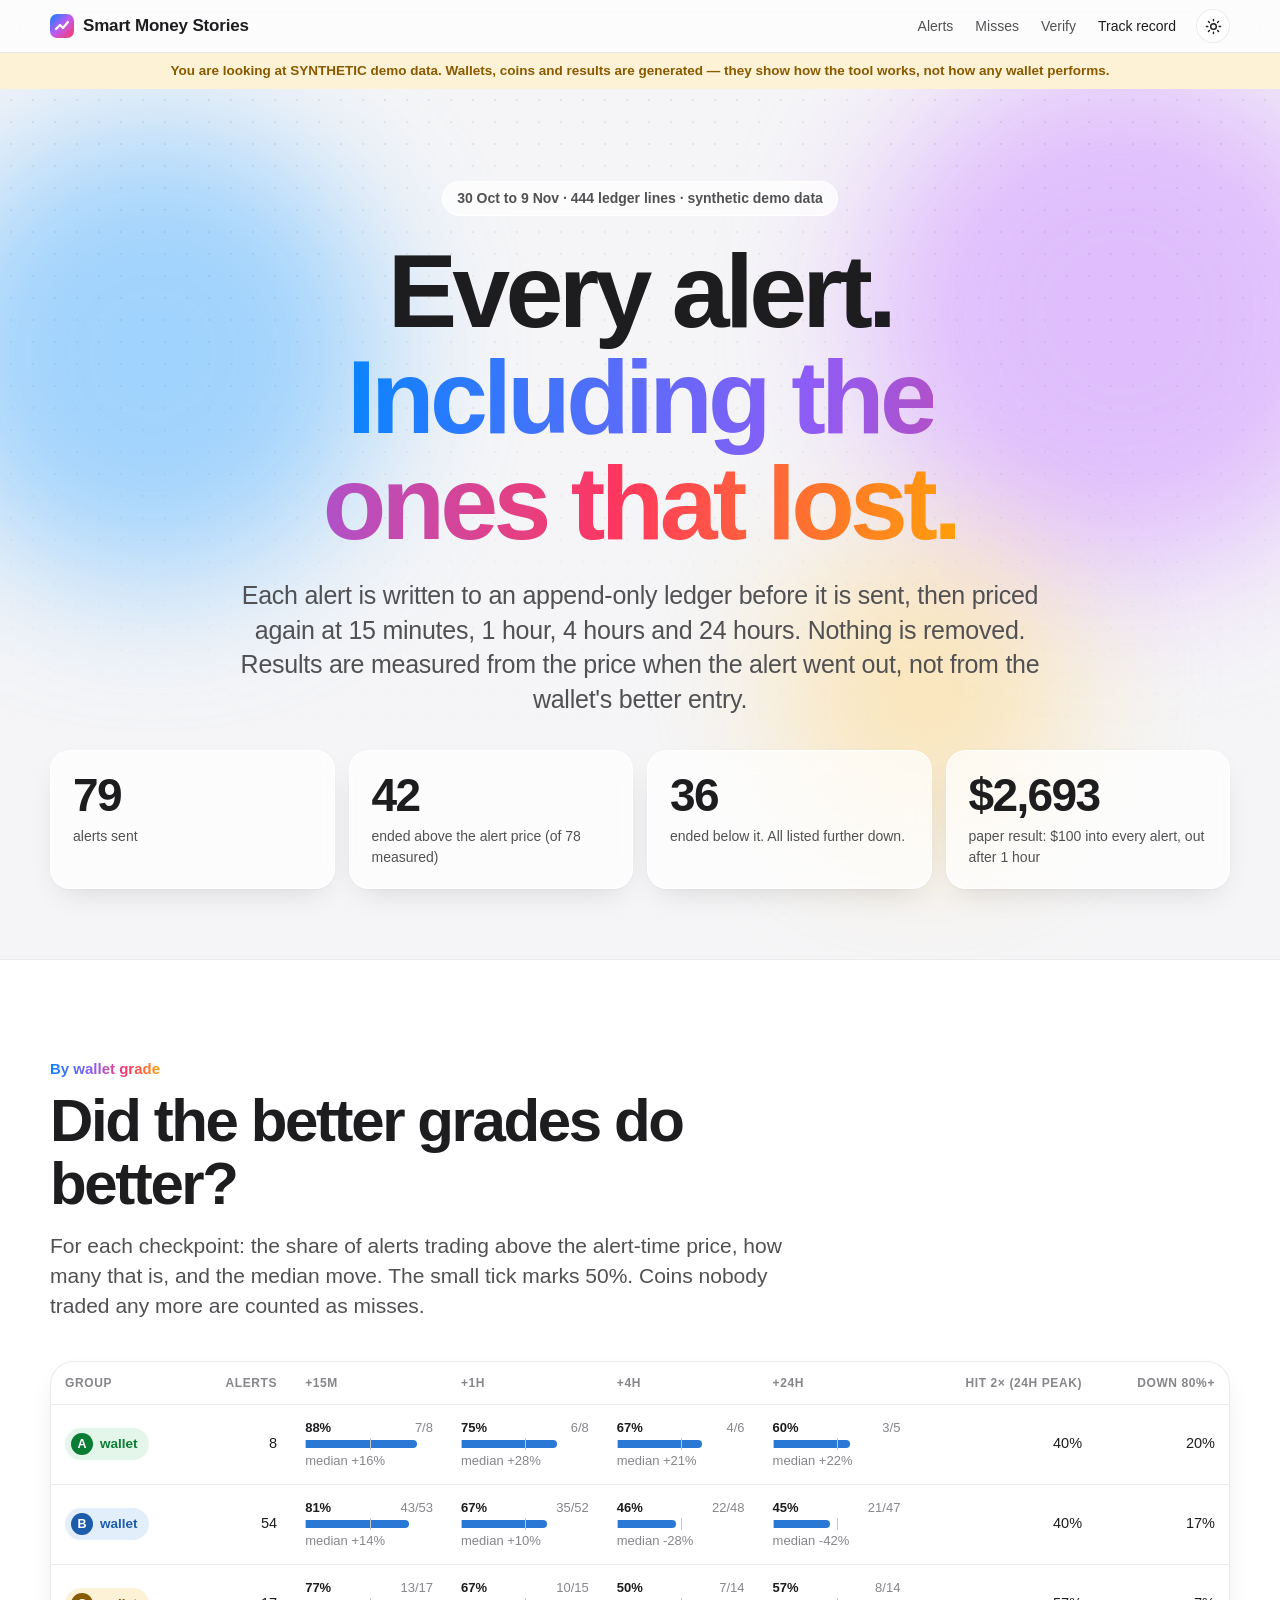
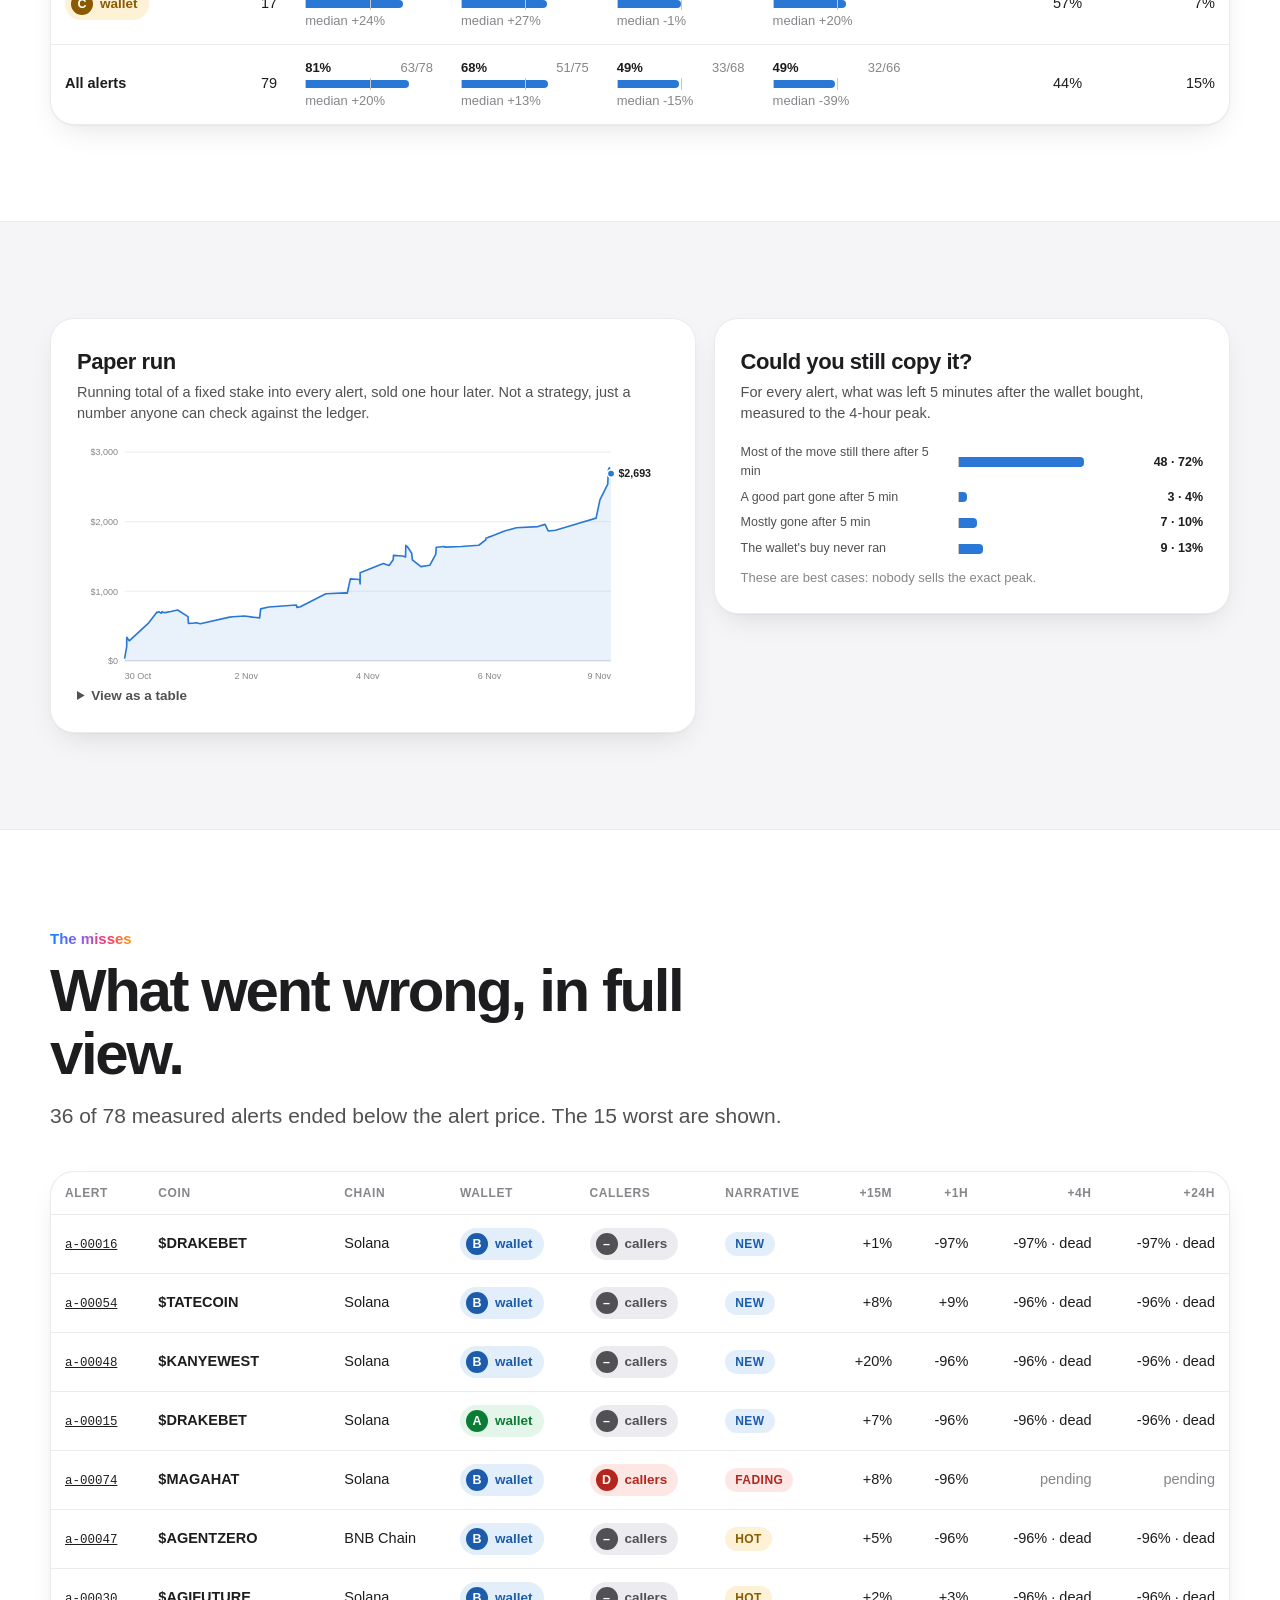
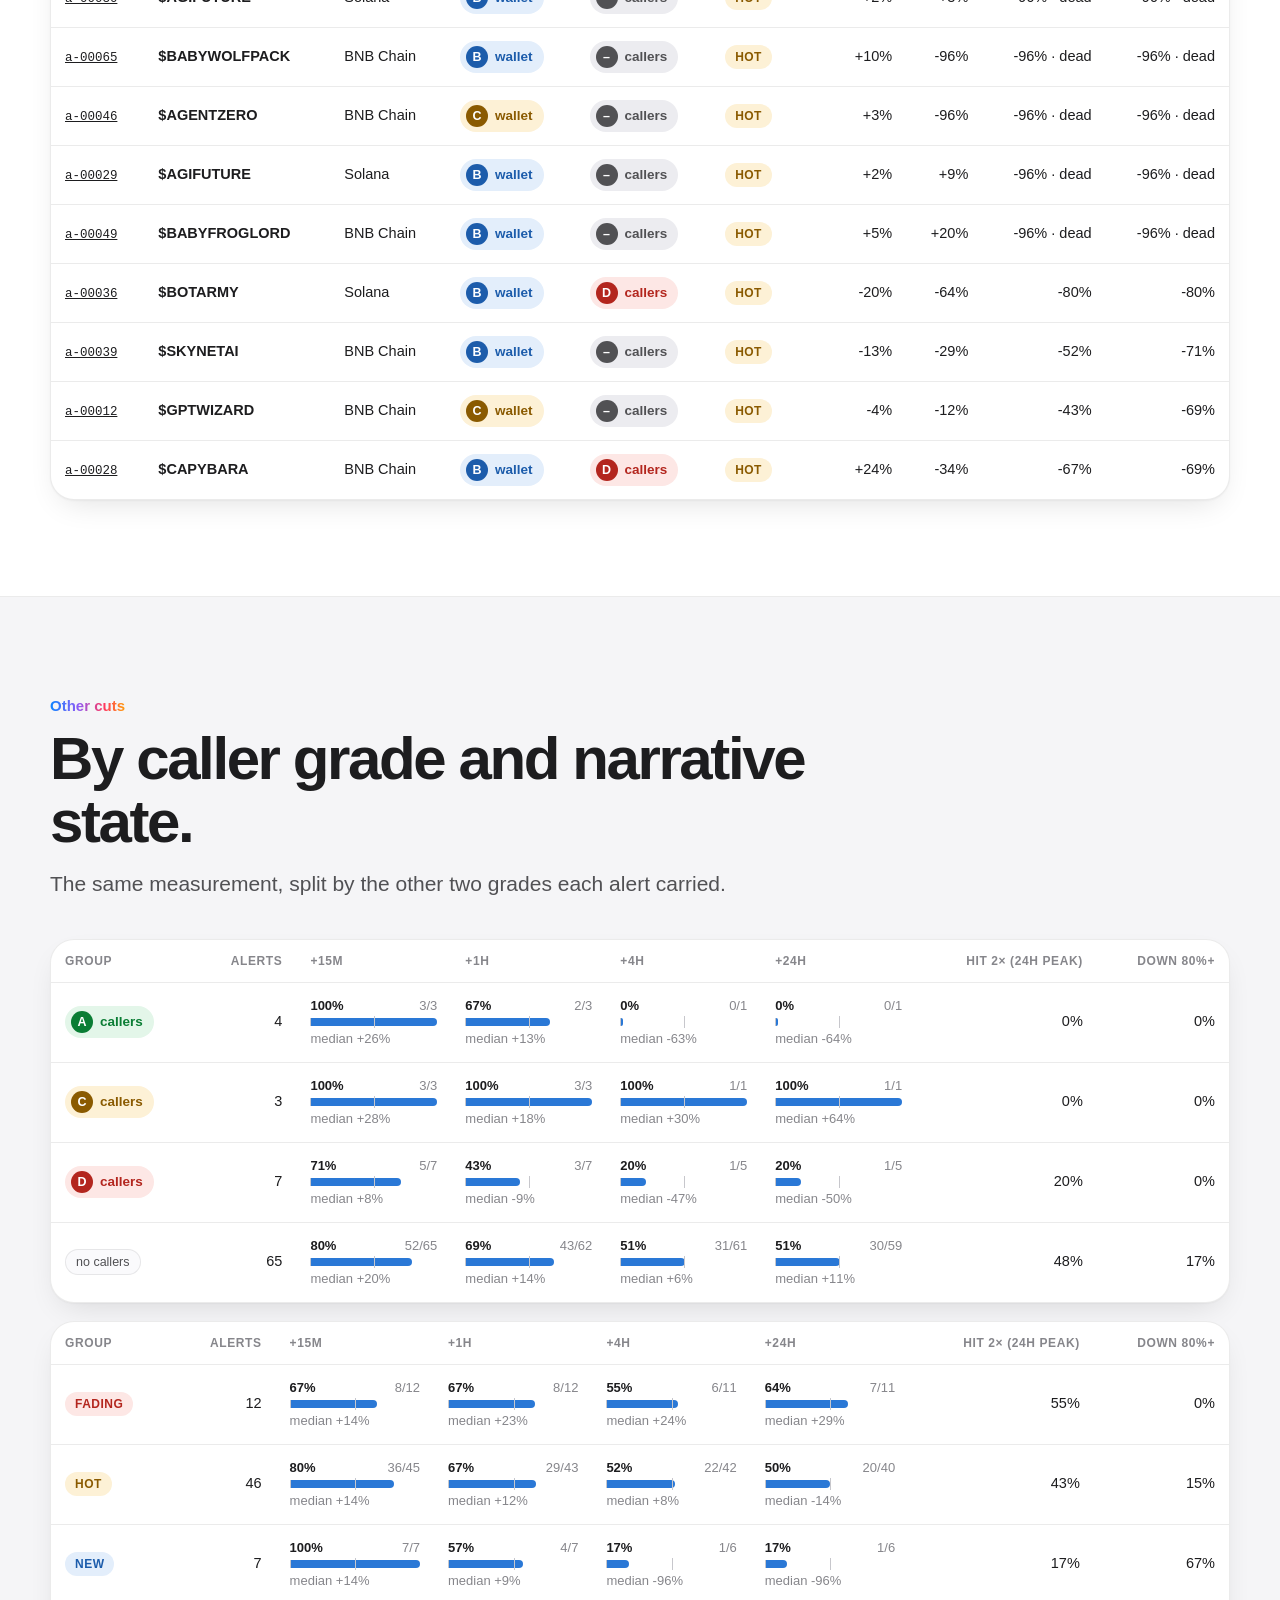
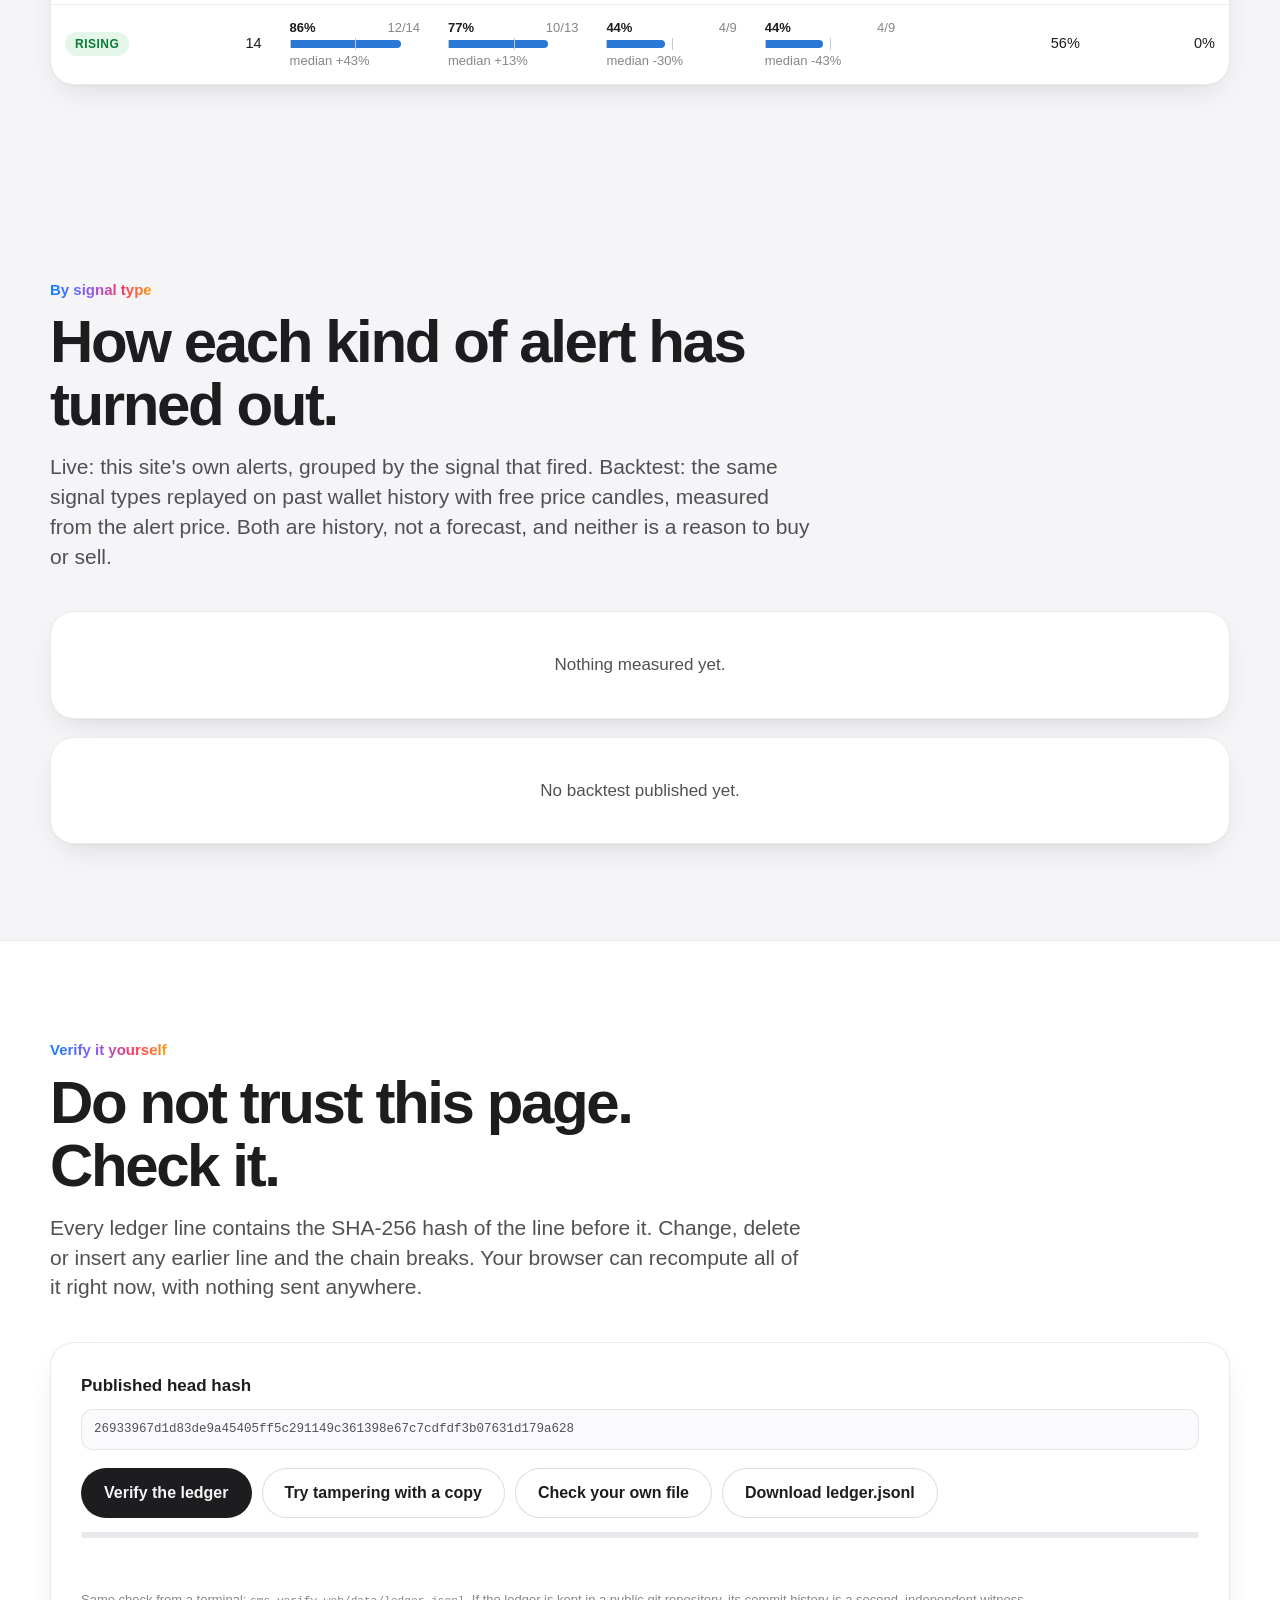
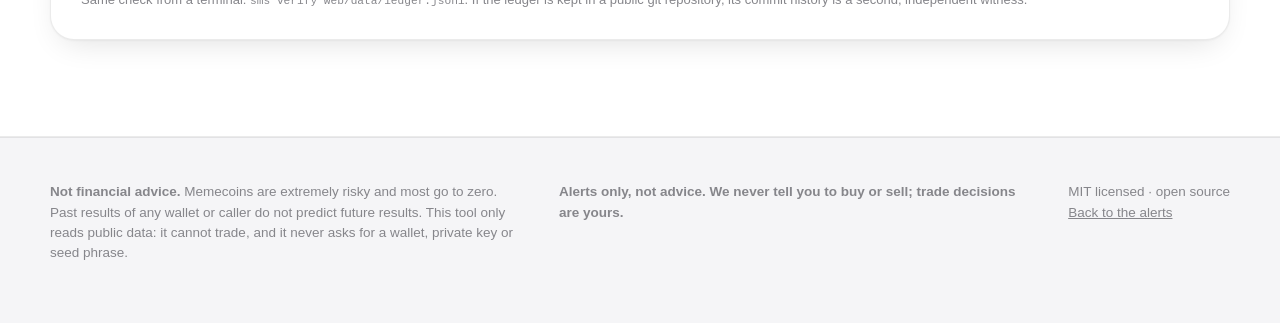
==== commit 4c7974d3: "Overnight upgrades: signal backtest + base rates, holder structure, stream reconnect fixes, bot flag" ====
--- a/web/record.html
+++ b/web/record.html
@@ -99,6 +99,20 @@
   </div>
 </section>
 
+<section id="signals">
+  <div class="wrap">
+    <div class="sec-head reveal">
+      <span class="kicker">By signal type</span>
+      <h2>How each kind of alert has turned out.</h2>
+      <p>Live: this site's own alerts, grouped by the signal that fired. Backtest: the same signal types replayed on past
+        wallet history with free price candles, measured from the alert price. Both are history, not a forecast,
+        and neither is a reason to buy or sell.</p>
+    </div>
+    <div class="card table-wrap reveal" id="by-signal"></div>
+    <div class="card table-wrap reveal" id="backtest" style="margin-top:18px"></div>
+  </div>
+</section>
+
 <section id="verify" class="band">
   <div class="wrap">
     <div class="sec-head reveal">
